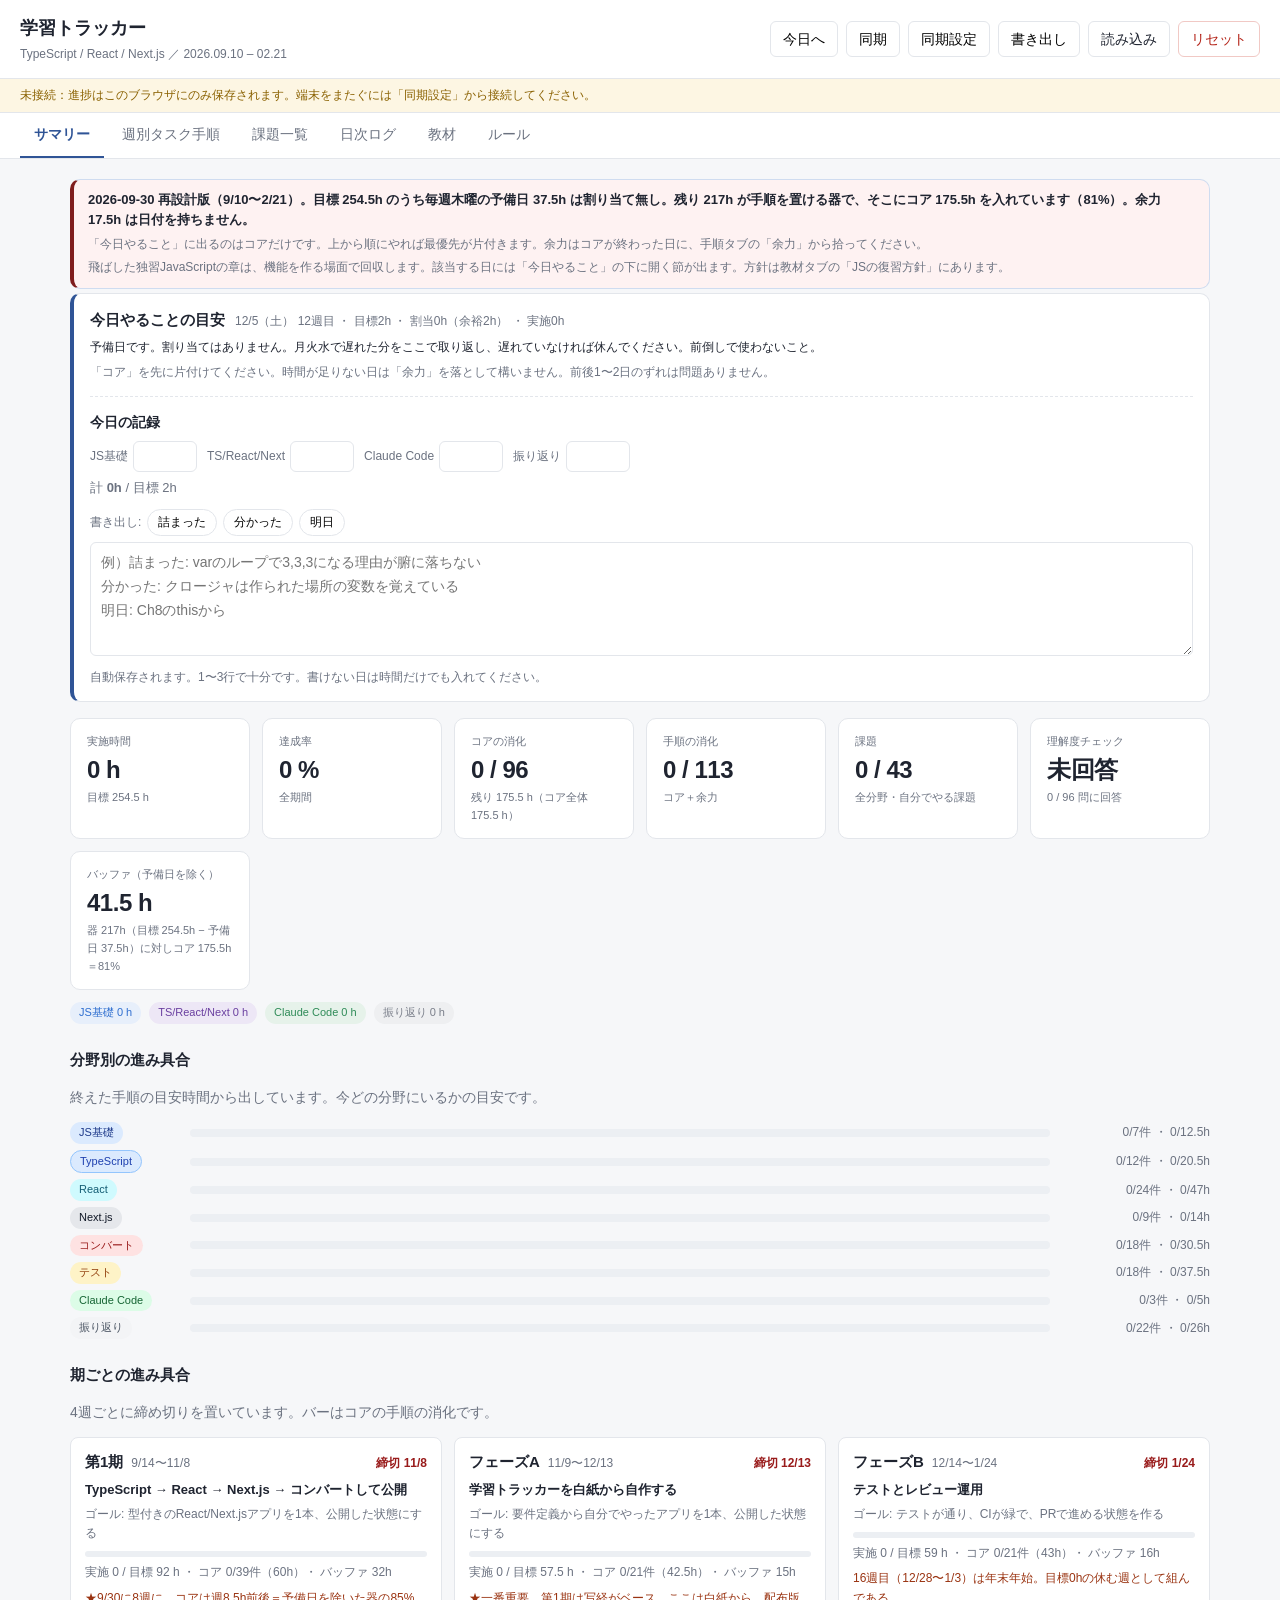
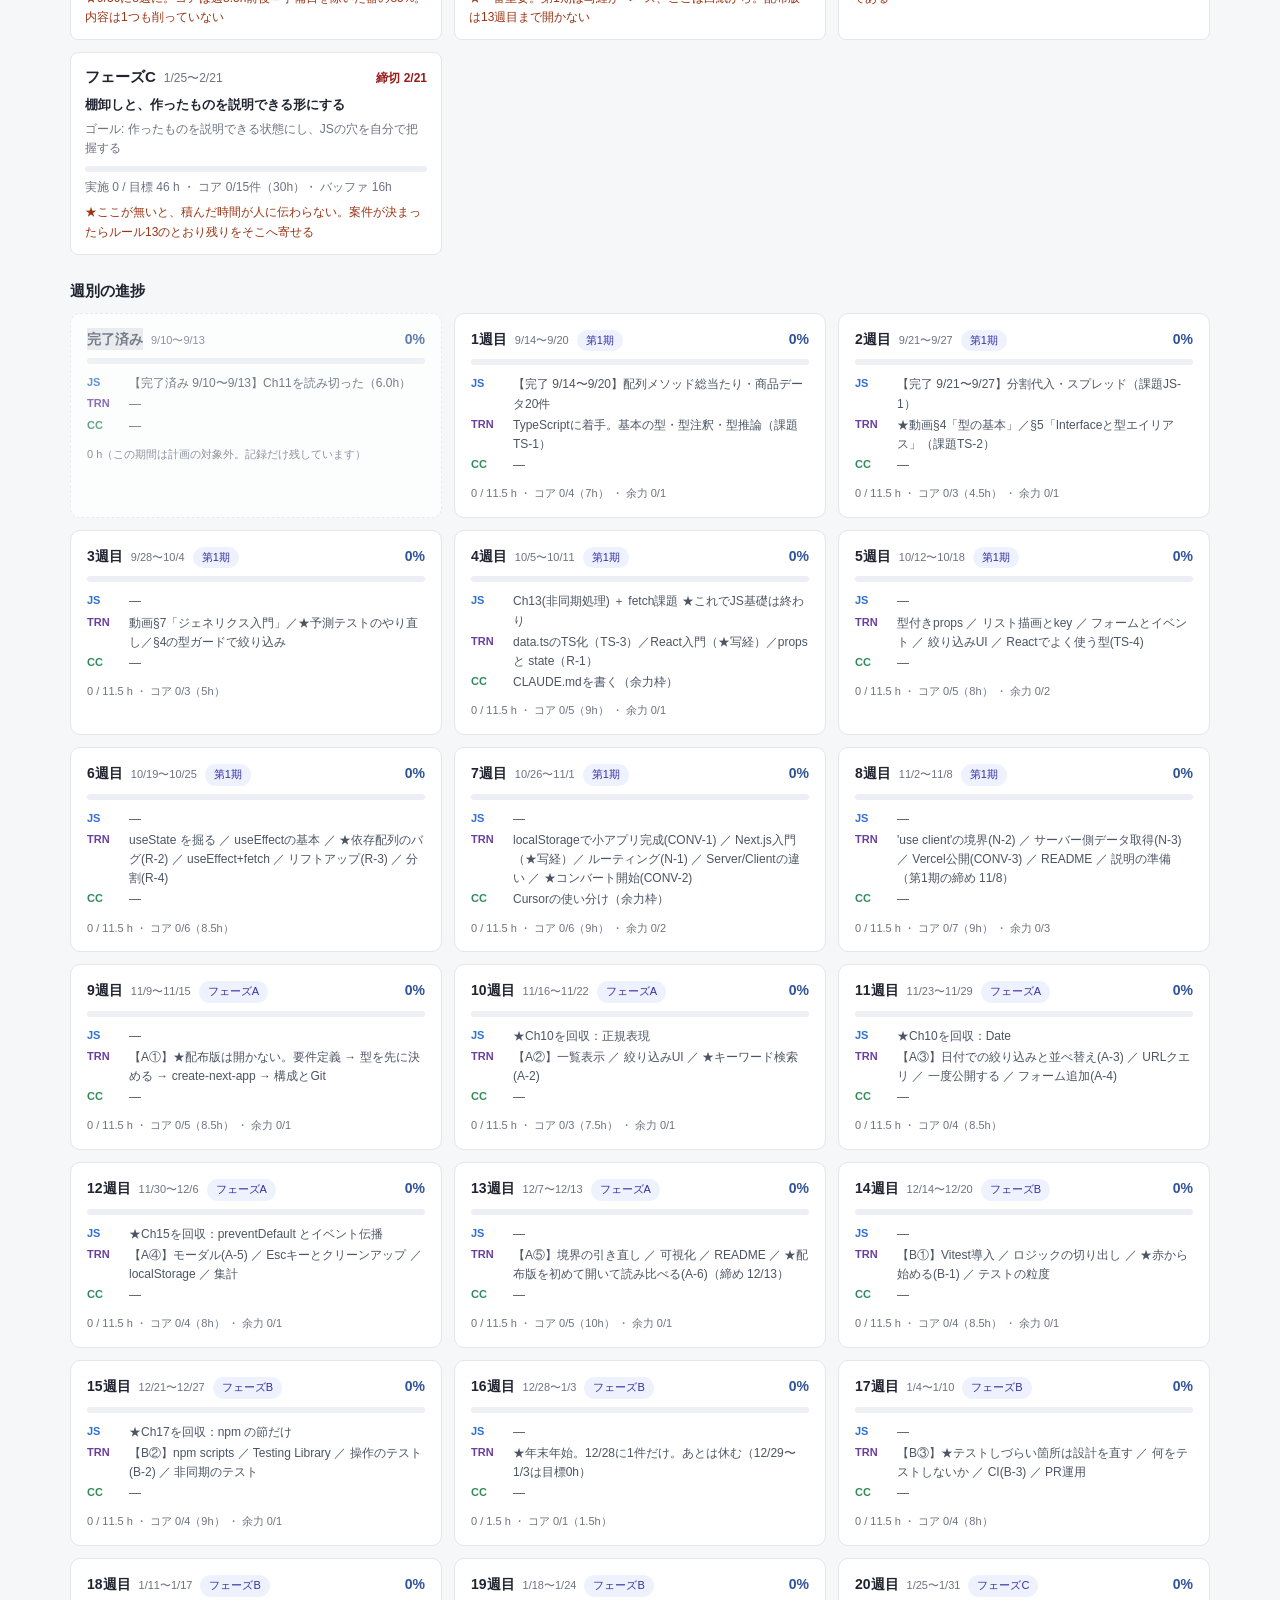
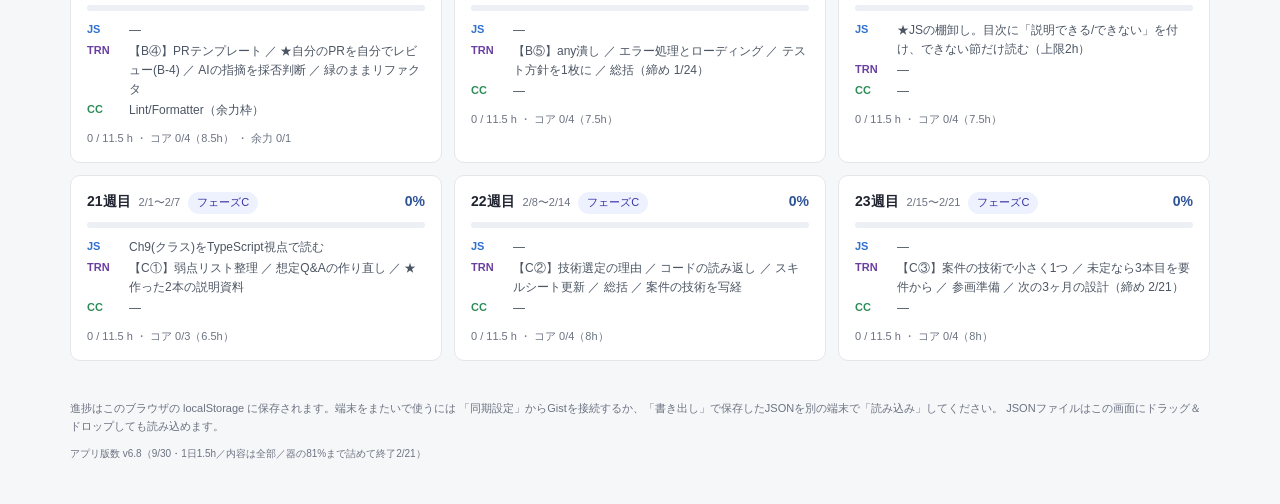
==== index.html @ 1adfde25 "Add files via upload" ====
<!DOCTYPE html>
<html lang="ja">
  <head>
    <meta charset="UTF-8" />
    <meta name="viewport" content="width=device-width, initial-scale=1.0" />
    <title>学習トラッカー v2 | TypeScript / React / Next.js</title>
    <link rel="stylesheet" href="./css/style.css?v=16" />
  </head>
  <body>
    <header class="site-header">
      <div class="title">
        <h1>学習トラッカー</h1>
        <p class="sub" id="period">JS再入門 + Claude Code</p>
      </div>
      <div class="actions">
        <button type="button" id="jump-today">今日へ</button>
        <button type="button" id="sync-now">同期</button>
        <button type="button" id="sync-settings">同期設定</button>
        <button type="button" id="export">書き出し</button>
        <label class="file-btn">
          読み込み
          <input type="file" id="import-file" accept="application/json" hidden />
        </label>
        <button type="button" id="reset" class="danger">リセット</button>
      </div>
    </header>

    <p id="sync-status" class="sync-status">読み込み中…</p>

    <dialog id="sync-dialog">
      <form method="dialog" id="sync-form">
        <h2>同期設定（GitHub Gist）</h2>
        <p class="dialog-lead">
          非公開のGistに進捗を保存して、別の端末やブラウザから続きを使えるようにします。
          <strong>以前のバージョンで接続済みなら、この設定は不要です</strong>（トークンとGist IDを引き継ぎます）。
        </p>

        <ol class="dialog-steps">
          <li>
            GitHubで
            <strong>Settings → Developer settings → Personal access tokens →
            Tokens (classic)</strong>
            を開く
          </li>
          <li>
            <strong>Generate new token (classic)</strong> を押し、スコープは
            <code>gist</code> だけにチェックを入れる
          </li>
          <li>有効期限を設定して生成し、表示されたトークンをコピーする</li>
          <li>下の欄に貼って「接続」を押す（初回はGistが自動で作られます）</li>
        </ol>
        <p class="dialog-note">
          既に接続済みの場合、進捗は同じGist内の <code>study-progress-v2.json</code> に保存されます。
          以前の進捗ファイルは上書きされません。
        </p>
        <ol class="dialog-steps" hidden>
        </ol>

        <label class="field">
          <span>アクセストークン</span>
          <input
            type="password"
            id="token-input"
            placeholder="ghp_..."
            autocomplete="off"
          />
        </label>

        <label class="field">
          <span>Gist ID（2台目以降は1台目のIDを貼る）</span>
          <input type="text" id="gist-input" placeholder="空欄なら新規作成" />
        </label>

        <label class="check">
          <input type="checkbox" id="remember-token" />
          <span>
            この端末にトークンを記憶する
            <em>
              共用端末ではチェックを外してください。外した場合はタブを閉じると消えます。
            </em>
          </span>
        </label>

        <p class="dialog-note">
          トークンはこのブラウザ内にのみ保存され、GitHub以外には送信されません。
          スコープを <code>gist</code> だけに絞り、有効期限を設定しておくと安全です。
        </p>

        <menu>
          <button type="button" id="sync-disconnect" class="danger">
            接続を解除
          </button>
          <span class="spacer"></span>
          <button type="button" id="sync-cancel">閉じる</button>
          <button type="button" id="sync-connect" class="primary">接続</button>
        </menu>
      </form>
    </dialog>

    <nav id="nav">
      <a href="#summary" data-view="summary">サマリー</a>
      <a href="#steps" data-view="steps">週別タスク手順</a>
      <a href="#tasks" data-view="tasks">課題一覧</a>
      <a href="#logs" data-view="logs">日次ログ</a>
      <a href="#refs" data-view="refs">教材</a>
      <a href="#rules" data-view="rules">ルール</a>
    </nav>

    <main id="main"></main>

    <footer class="site-footer">
      <p>
        進捗はこのブラウザの localStorage に保存されます。端末をまたいで使うには
        「同期設定」からGistを接続するか、「書き出し」で保存したJSONを別の端末で「読み込み」してください。
        JSONファイルはこの画面にドラッグ＆ドロップしても読み込めます。
      </p>
      <p class="version">アプリ版数 v6.8（9/30・1日1.5h／内容は全部／器の81%まで詰めて終了2/21）</p>
    </footer>

    <script type="module" src="./js/main.js?v=16"></script>
  </body>
</html>
---- css/style.css ----
:root {
  --bg: #f6f7f9;
  --panel: #ffffff;
  --text: #1f2430;
  --muted: #6b7280;
  --line: #e3e6eb;
  --accent: #2f5496;
  --js: #2f6fd0;
  --cc: #2e8b57;
  --other: #c98a00;
  --review: #7a7f8a;
  --done: #eef4ee;
  --radius: 10px;
}

* {
  box-sizing: border-box;
}

body {
  margin: 0;
  font-family: -apple-system, BlinkMacSystemFont, "Hiragino Sans",
    "Noto Sans JP", Meiryo, sans-serif;
  background: var(--bg);
  color: var(--text);
  font-size: 14px;
  line-height: 1.6;
}

/* ---------- header ---------- */
.site-header {
  display: flex;
  flex-wrap: wrap;
  gap: 12px;
  justify-content: space-between;
  align-items: center;
  padding: 14px 20px;
  background: var(--panel);
  border-bottom: 1px solid var(--line);
}

.site-header h1 {
  margin: 0;
  font-size: 18px;
}

.sub {
  margin: 2px 0 0;
  color: var(--muted);
  font-size: 12px;
}

.actions {
  display: flex;
  gap: 8px;
  align-items: center;
}

button,
.file-btn {
  font: inherit;
  padding: 6px 12px;
  border: 1px solid var(--line);
  background: #fff;
  border-radius: 6px;
  cursor: pointer;
}

button:hover,
.file-btn:hover {
  background: #f0f2f5;
}

button.danger {
  color: #b42318;
  border-color: #f1c9c5;
}

/* ---------- sync ---------- */
.sync-status {
  margin: 0;
  padding: 7px 20px;
  font-size: 12px;
  background: #eef1f5;
  color: var(--muted);
  border-bottom: 1px solid var(--line);
}

.sync-status.ok {
  background: #eaf4ee;
  color: #256b45;
}

.sync-status.warn {
  background: #fdf6e3;
  color: #8a6100;
}

.sync-status.error {
  background: #fdecea;
  color: #b42318;
}

dialog {
  border: none;
  border-radius: var(--radius);
  padding: 0;
  max-width: 620px;
  width: calc(100% - 32px);
  box-shadow: 0 12px 40px rgba(0, 0, 0, 0.18);
  color: var(--text);
}

dialog::backdrop {
  background: rgba(15, 20, 30, 0.45);
}

dialog form {
  padding: 20px 22px;
}

dialog h2 {
  margin: 0 0 6px;
  font-size: 16px;
}

.dialog-lead {
  margin: 0 0 12px;
  font-size: 13px;
  color: var(--muted);
}

.dialog-steps {
  margin: 0 0 14px;
  padding-left: 20px;
  font-size: 13px;
}

.dialog-steps li {
  margin-bottom: 5px;
}

dialog code {
  background: #eef1f5;
  padding: 1px 5px;
  border-radius: 4px;
  font-size: 12px;
}

.field {
  display: block;
  margin-bottom: 10px;
}

.field span {
  display: block;
  font-size: 12px;
  color: var(--muted);
  margin-bottom: 3px;
}

.field input {
  width: 100%;
  font: inherit;
  padding: 7px 9px;
  border: 1px solid var(--line);
  border-radius: 6px;
}

.check {
  display: flex;
  gap: 8px;
  align-items: flex-start;
  font-size: 13px;
  margin: 12px 0;
}

.check em {
  display: block;
  font-style: normal;
  font-size: 12px;
  color: #b42318;
}

.dialog-note {
  font-size: 12px;
  color: var(--muted);
  background: #f6f7f9;
  border-radius: 6px;
  padding: 9px 11px;
  margin: 0 0 14px;
}

dialog menu {
  display: flex;
  align-items: center;
  gap: 8px;
  margin: 0;
  padding: 0;
}

dialog menu .spacer {
  flex: 1;
}

button.primary {
  background: var(--accent);
  color: #fff;
  border-color: var(--accent);
}

button.primary:hover {
  background: #26437c;
}

body.dragging::after {
  content: "JSONファイルをドロップして読み込み";
  position: fixed;
  inset: 0;
  display: flex;
  align-items: center;
  justify-content: center;
  background: rgba(47, 84, 150, 0.12);
  border: 3px dashed var(--accent);
  color: var(--accent);
  font-weight: 700;
  z-index: 50;
  pointer-events: none;
}

/* ---------- nav ---------- */
nav {
  display: flex;
  gap: 4px;
  padding: 0 20px;
  background: var(--panel);
  border-bottom: 1px solid var(--line);
  overflow-x: auto;
}

nav a {
  padding: 10px 14px;
  color: var(--muted);
  text-decoration: none;
  border-bottom: 2px solid transparent;
  white-space: nowrap;
}

nav a:hover {
  color: var(--text);
}

nav a.active {
  color: var(--accent);
  border-bottom-color: var(--accent);
  font-weight: 600;
}

/* ---------- layout ---------- */
main {
  max-width: 1180px;
  margin: 0 auto;
  padding: 20px;
}

h2 {
  font-size: 15px;
  margin: 24px 0 10px;
}

h4 {
  font-size: 12px;
  color: var(--muted);
  margin: 12px 0 4px;
  font-weight: 600;
}

.lead,
.count,
.hint {
  color: var(--muted);
  font-size: 12px;
}

.muted {
  color: var(--muted);
}

.empty {
  padding: 32px;
  text-align: center;
  color: var(--muted);
  background: var(--panel);
  border-radius: var(--radius);
}

/* ---------- today panel ---------- */
.today-panel {
  background: var(--panel);
  border: 1px solid var(--line);
  border-left: 4px solid var(--accent);
  border-radius: var(--radius);
  padding: 14px 16px;
  margin-bottom: 16px;
}

.today-panel header {
  display: flex;
  align-items: baseline;
  gap: 10px;
  flex-wrap: wrap;
}

.today-panel h2 {
  margin: 0;
  font-size: 15px;
}

.today-panel .meta {
  font-size: 12px;
  color: var(--muted);
}

.today-panel p {
  margin: 6px 0 0;
  font-size: 12px;
}

.today-list {
  list-style: none;
  margin: 10px 0 0;
  padding: 0;
}

.today-list li {
  display: flex;
  align-items: baseline;
  gap: 8px;
  padding: 5px 0;
  border-top: 1px dashed var(--line);
  font-size: 13px;
}

.today-list li:first-child {
  border-top: none;
}

.today-list .todo {
  flex: 1;
}

.today-list .hh {
  color: var(--muted);
  font-size: 11px;
  white-space: nowrap;
}

/* 日次ログの「その日の目安」列 */
td.plan {
  font-size: 12px;
  line-height: 1.5;
}

.plan-item {
  display: block;
}

.plan-item + .plan-item {
  margin-top: 2px;
}

.plan-item .chip {
  margin-right: 5px;
}

/* ---------- stats ---------- */
.stats {
  display: grid;
  grid-template-columns: repeat(auto-fit, minmax(160px, 1fr));
  gap: 12px;
}

.stat {
  background: var(--panel);
  border: 1px solid var(--line);
  border-radius: var(--radius);
  padding: 14px 16px;
}

.stat-label {
  font-size: 11px;
  color: var(--muted);
}

.stat-value {
  font-size: 24px;
  font-weight: 700;
  letter-spacing: -0.02em;
}

.stat-sub {
  font-size: 11px;
  color: var(--muted);
}

.cat-summary {
  display: flex;
  gap: 8px;
  flex-wrap: wrap;
  margin-top: 12px;
}

.chip {
  display: inline-block;
  padding: 2px 9px;
  border-radius: 999px;
  font-size: 11px;
  background: #eef1f5;
  color: var(--muted);
  white-space: nowrap;
}

.chip.cat-js {
  background: #e7effb;
  color: var(--js);
}
.chip.cat-trn {
  background: #ede7f6;
  color: #6a3fa0;
}
.chip.cat-cc {
  background: #e6f2ea;
  color: var(--cc);
}
.chip.cat-other {
  background: #fdf3dc;
  color: var(--other);
}
.chip.cat-review {
  background: #eeeff1;
  color: var(--review);
}

/* ---------- week cards ---------- */
.week-list {
  display: grid;
  grid-template-columns: repeat(auto-fill, minmax(330px, 1fr));
  gap: 12px;
}

.week-card {
  background: var(--panel);
  border: 1px solid var(--line);
  border-radius: var(--radius);
  padding: 14px 16px;
}

.week-card header {
  display: flex;
  align-items: baseline;
  gap: 8px;
  margin-bottom: 8px;
}

.week-no {
  font-weight: 700;
}

.week-range {
  font-size: 11px;
  color: var(--muted);
}

.week-pct {
  margin-left: auto;
  font-weight: 700;
  color: var(--accent);
}

.bar {
  height: 6px;
  background: #eceff3;
  border-radius: 999px;
  overflow: hidden;
}

.bar-fill {
  height: 100%;
  background: var(--accent);
  border-radius: 999px;
  transition: width 0.2s;
}

.week-detail {
  display: grid;
  grid-template-columns: 34px 1fr;
  gap: 2px 8px;
  margin: 10px 0 0;
  font-size: 12px;
}

.week-detail dt {
  font-weight: 600;
  font-size: 11px;
}

.week-detail dt.cat-js {
  color: var(--js);
}
.week-detail dt.cat-trn {
  color: #6a3fa0;
}
.week-detail dt.cat-cc {
  color: var(--cc);
}
.week-detail dt.cat-other {
  color: var(--other);
}

.week-detail dd {
  margin: 0;
  color: #4b5563;
}

.week-card footer {
  margin-top: 10px;
  font-size: 11px;
  color: var(--muted);
}

/* ---------- toolbar ---------- */
.toolbar {
  display: flex;
  flex-wrap: wrap;
  gap: 8px;
  align-items: center;
  margin-bottom: 12px;
}

select,
input.search,
input.num,
input.memo {
  font: inherit;
  padding: 5px 8px;
  border: 1px solid var(--line);
  border-radius: 6px;
  background: #fff;
}

input.search {
  min-width: 200px;
}

.toggle {
  display: inline-flex;
  align-items: center;
  gap: 5px;
  font-size: 12px;
  color: var(--muted);
  cursor: pointer;
}

/* ---------- tables ---------- */
table {
  width: 100%;
  border-collapse: collapse;
  background: var(--panel);
  border: 1px solid var(--line);
  border-radius: var(--radius);
  overflow: hidden;
}

th,
td {
  padding: 7px 10px;
  text-align: left;
  border-bottom: 1px solid var(--line);
  vertical-align: middle;
}

th {
  background: #f2f4f7;
  font-size: 11px;
  color: var(--muted);
  font-weight: 600;
  position: sticky;
  top: 0;
}

tbody tr:last-child td {
  border-bottom: none;
}

tbody tr:hover {
  background: #fafbfc;
}

tr.done td {
  background: var(--done);
  color: var(--muted);
  text-decoration: line-through;
}

tr.weekend td:first-child,
tr.weekend td:nth-child(2) {
  background: #f4f6f9;
}

tr.today td {
  outline: 2px solid var(--accent);
  outline-offset: -2px;
}

table.steps td:nth-child(2),
table.steps td:nth-child(6) {
  text-align: center;
  white-space: nowrap;
  font-size: 12px;
}

table.logs input.num {
  width: 62px;
  text-align: center;
}

table.logs input.memo {
  width: 100%;
  min-width: 180px;
}

table.logs td.total {
  text-align: center;
  font-weight: 600;
  white-space: nowrap;
}

/* ---------- task cards ---------- */
.task-list {
  display: grid;
  grid-template-columns: repeat(auto-fill, minmax(400px, 1fr));
  gap: 12px;
  margin-top: 12px;
}

.task-card {
  background: var(--panel);
  border: 1px solid var(--line);
  border-radius: var(--radius);
  padding: 14px 16px;
}

.task-card.done {
  background: var(--done);
}

.task-card header {
  display: flex;
  align-items: center;
  gap: 8px;
  flex-wrap: wrap;
}

.task-title {
  display: inline-flex;
  align-items: center;
  gap: 7px;
  font-weight: 600;
  cursor: pointer;
}

.task-title .ch {
  background: var(--accent);
  color: #fff;
  border-radius: 4px;
  padding: 1px 7px;
  font-size: 11px;
}

.task-card .meta {
  margin-left: auto;
  font-size: 11px;
  color: var(--muted);
}

.task-card ol {
  margin: 0;
  padding-left: 20px;
  font-size: 13px;
}

.task-card ol li {
  margin-bottom: 3px;
}

.task-card p {
  margin: 0;
  font-size: 13px;
}

.notice {
  background: #eef3fb;
  border: 1px solid #cfdcf0;
  border-radius: var(--radius);
  padding: 10px 14px;
  margin-bottom: 4px;
}

.notice p {
  margin: 0;
  font-size: 13px;
}

.notice p + p {
  margin-top: 4px;
  font-size: 12px;
}

.goal {
  background: #eef3fb;
  border-left: 3px solid var(--accent);
  padding: 6px 10px;
  border-radius: 0 4px 4px 0;
  font-weight: 500;
}

.judge {
  background: #fdf6e3;
  border-left: 3px solid var(--other);
  padding: 6px 10px;
  border-radius: 0 4px 4px 0;
}

.review {
  background: #f2f5fa;
  border-left: 3px solid var(--js);
  padding: 6px 10px;
  border-radius: 0 4px 4px 0;
  font-style: italic;
}

.chip.track-chip-0 { background: #e7effb; color: #2f6fd0; }
.chip.track-chip-1 { background: #e6f2ea; color: #2e8b57; }
.chip.track-chip-2 { background: #efe6f7; color: #7a4fa3; }
.chip.track-chip-3 { background: #fdf3dc; color: #c98a00; }
.chip.track-chip-4 { background: #fbe6e6; color: #c0392b; }
.chip.track-chip-5 { background: #e6f2ea; color: #2e8b57; }

.task-card.track-0 { border-left: 3px solid #2f6fd0; }
.task-card.track-1 { border-left: 3px solid #2e8b57; }
.task-card.track-2 { border-left: 3px solid #7a4fa3; }
.task-card.track-3 { border-left: 3px solid #c98a00; }
.task-card.track-4 { border-left: 3px solid #c0392b; }
.task-card.track-5 { border-left: 3px solid #2e8b57; }

.task-card .meta .chip {
  margin-right: 4px;
}

button.copy {
  margin-top: 10px;
  font-size: 12px;
}

/* ---------- 教材 ---------- */
.ref-track {
  font-size: 13px;
  margin: 18px 0 6px;
  color: var(--accent);
  border-bottom: 1px solid var(--line);
  padding-bottom: 4px;
}

.ref-track:first-child {
  margin-top: 8px;
}

.ref-card {
  background: var(--panel);
  border: 1px solid var(--line);
  border-radius: var(--radius);
  padding: 11px 14px;
  margin-bottom: 8px;
}

.ref-card.key {
  border-left: 3px solid var(--accent);
}

.ref-card header {
  display: flex;
  align-items: baseline;
  gap: 8px;
  flex-wrap: wrap;
  margin-bottom: 4px;
}

.ref-name {
  font-weight: 600;
  color: var(--text);
  text-decoration: none;
}

a.ref-name {
  color: var(--js);
  text-decoration: underline;
}

a.ref-name:hover {
  color: var(--accent);
}

.chip.ref-week {
  background: #eef3fb;
  color: var(--accent);
}

.chip.ref-cost {
  background: #eaf4ee;
  color: #256b45;
}

.ref-card p {
  margin: 2px 0 0;
  font-size: 13px;
}

.ref-note {
  font-size: 12px;
}

.ref-url {
  font-size: 11px;
  word-break: break-all;
}

/* ---------- rules ---------- */
.rules {
  background: var(--panel);
  border: 1px solid var(--line);
  border-radius: var(--radius);
  padding: 14px 16px 14px 36px;
  margin: 0;
}

.rules li {
  margin-bottom: 8px;
}

.info {
  display: grid;
  grid-template-columns: 90px 1fr;
  gap: 6px 14px;
  background: var(--panel);
  border: 1px solid var(--line);
  border-radius: var(--radius);
  padding: 14px 16px;
  margin: 0;
}

.info dt {
  font-weight: 600;
  color: var(--muted);
  font-size: 12px;
}

.info dd {
  margin: 0;
}

/* ---------- footer ---------- */
.version {
  margin-top: 6px;
  color: var(--muted);
  font-size: 10px;
}

.site-footer {
  max-width: 1180px;
  margin: 0 auto;
  padding: 8px 20px 32px;
  color: var(--muted);
  font-size: 11px;
}

@media (max-width: 640px) {
  .site-header {
    align-items: flex-start;
  }
  main {
    padding: 14px;
  }
  table.steps td:nth-child(5) {
    display: none;
  }
  table.steps th:nth-child(5) {
    display: none;
  }
}


/* ===== v3: 2階建て（コア／余力）の表示 ===== */
.chip.tier-core {
  background: #7f1d1d;
  color: #fff;
  font-weight: 700;
}
.chip.tier-opt {
  background: #e5e7eb;
  color: #4b5563;
}
.chip.tier-done {
  background: #d1fae5;
  color: #065f46;
}
.chip.tier-out {
  background: #f3f4f6;
  color: #9ca3af;
}
table.steps tr.optional td:not(:first-child) {
  opacity: 0.72;
}
.task-card.optional {
  opacity: 0.9;
}
.task-card.out {
  opacity: 0.55;
}
.notice.revision {
  border-left: 4px solid #7f1d1d;
  background: #fef2f2;
}
.notice.revision p:first-child {
  font-weight: 700;
}


/* ===== v3: 課題カードの追加セクション ===== */
.task-card ul.task-sub,
.task-card ol.task-sub {
  margin: 4px 0 10px;
  padding-left: 1.4em;
}
.task-card ul.task-sub li,
.task-card ol.task-sub li {
  margin-bottom: 4px;
  line-height: 1.6;
}
.task-card code {
  background: #eef2f7;
  border-radius: 3px;
  padding: 1px 5px;
  font-size: 0.92em;
  font-family: ui-monospace, SFMono-Regular, Menlo, monospace;
}


/* ===== v3: 課題タブの表示範囲 ===== */
.hidden-note {
  margin: -6px 0 12px;
  font-size: 12px;
}
select.scope-filter {
  margin-left: auto;
}


/* ===== v3: メモを書きやすくする ===== */
.today-log {
  margin-top: 14px;
  padding-top: 14px;
  border-top: 1px dashed var(--line);
}
.today-log h3 {
  margin: 0 0 8px;
  font-size: 14px;
}
.today-log .num-row {
  display: flex;
  flex-wrap: wrap;
  gap: 10px;
  margin-bottom: 6px;
}
.today-log .num-field {
  display: inline-flex;
  align-items: center;
  gap: 5px;
  font-size: 12px;
  color: var(--muted);
}
.today-log .num-field input.num {
  width: 64px;
}
.today-log .total-line {
  margin: 0 0 10px;
  font-size: 13px;
}
.today-log .total-line .total {
  font-weight: 700;
}
.memo-tpl {
  display: flex;
  flex-wrap: wrap;
  align-items: center;
  gap: 6px;
  margin-bottom: 6px;
  font-size: 12px;
}
button.tpl {
  font: inherit;
  font-size: 12px;
  padding: 3px 10px;
  border: 1px solid var(--line);
  border-radius: 999px;
  background: #fff;
  cursor: pointer;
}
button.tpl:hover {
  background: #eef2f7;
}
textarea.memo-big {
  width: 100%;
  font: inherit;
  line-height: 1.7;
  padding: 8px 10px;
  border: 1px solid var(--line);
  border-radius: 6px;
  resize: vertical;
  box-sizing: border-box;
}
textarea.memo {
  width: 100%;
  min-width: 220px;
  font: inherit;
  font-size: 12px;
  line-height: 1.6;
  padding: 5px 8px;
  border: 1px solid var(--line);
  border-radius: 6px;
  resize: vertical;
  box-sizing: border-box;
}
textarea.memo:focus {
  min-height: 5em;
}
button.md-copy {
  margin-left: auto;
}


/* ===== v3: 今回読まない章 ===== */
h2.skip-head {
  margin-top: 28px;
}
table.skipped td:first-child {
  white-space: nowrap;
  font-weight: 700;
}
table.skipped tr.watch {
  background: #fff7ed;
}


/* ===== v3: 分野（TypeScript / React / Next.js …） ===== */
.chip.tr-js { background: #dbeafe; color: #1e3a8a; }
.chip.tr-ts { background: #dbeafe; color: #1e40af; border: 1px solid #93c5fd; }
.chip.tr-react { background: #cffafe; color: #155e75; }
.chip.tr-next { background: #e5e7eb; color: #111827; }
.chip.tr-conv { background: #fee2e2; color: #991b1b; }
.chip.tr-cc { background: #dcfce7; color: #166534; }
.chip.tr-rv { background: #f3f4f6; color: #4b5563; }

.track-list {
  display: flex;
  flex-direction: column;
  gap: 6px;
  margin: 8px 0 18px;
}
.track-row {
  display: grid;
  grid-template-columns: 110px 1fr 150px;
  align-items: center;
  gap: 10px;
}
.track-row .chip {
  justify-self: start;
}
.track-row .bar.slim {
  height: 8px;
}
.track-num {
  font-size: 12px;
  color: var(--muted);
  text-align: right;
  white-space: nowrap;
}


/* ===== v4: 計画期間より前の記録（薄く出す） ===== */
details.past-logs {
  margin: 0 0 16px;
  padding: 8px 12px;
  border: 1px dashed var(--line);
  border-radius: 6px;
  background: #fafafa;
  opacity: 0.72;
}
details.past-logs:hover,
details.past-logs[open] {
  opacity: 1;
}
details.past-logs > summary {
  cursor: pointer;
  font-size: 13px;
  color: var(--muted);
}
details.past-logs table.logs.past {
  margin-top: 10px;
  filter: grayscale(1);
}
details.past-logs table.logs.past th,
details.past-logs table.logs.past td {
  color: #6b7280;
  font-size: 12px;
}
p.past-total {
  margin: -4px 0 14px;
  font-size: 12px;
}


/* 学習済みの日（割り当てなし） */
.spare-day.done-day {
  color: var(--muted);
}
table.logs tr[data-date] td.plan .muted {
  font-size: 12px;
}


/* 0週目（完了済み 9/10〜9/13）は控えめに */
.week-card.done-week-card {
  opacity: 0.75;
  border-style: dashed;
}
.week-no.done-week {
  background: #e5e7eb;
  color: #4b5563;
}


/* ===== v6: テスト分野 ===== */
.chip.tr-test { background: #fef3c7; color: #92400e; }

/* ===== v6: 参照する章（飛ばしたJSの回収） ===== */
.chip.ref-chip {
  background: #fff7ed;
  color: #9a3412;
  border: 1px solid #fdba74;
  font-weight: 600;
  cursor: help;
}
table.steps td .chip.ref-chip {
  margin-left: 8px;
}
.today-list .chip.ref-chip {
  margin-left: 6px;
}

details.today-refs {
  margin: 10px 0 4px;
  padding: 10px 12px;
  border: 1px solid #fdba74;
  border-radius: 6px;
  background: #fffbf5;
}
details.today-refs > summary {
  cursor: pointer;
  font-size: 13px;
  font-weight: 700;
  color: #9a3412;
}
details.today-refs p.muted {
  margin: 6px 0 0;
}

h4.ref-head {
  color: #9a3412;
}
ul.ref-list-in-task {
  list-style: none;
  padding-left: 0;
}
li.ref-detail {
  margin: 0 0 10px;
  padding: 8px 10px;
  border-left: 3px solid #fdba74;
  background: #fffbf5;
}
.ref-detail-head {
  display: flex;
  align-items: center;
  gap: 8px;
  flex-wrap: wrap;
}
.ref-sec {
  font-size: 13px;
  font-weight: 600;
}
.ref-why {
  margin: 6px 0 0;
  font-size: 13px;
  line-height: 1.6;
}
.ref-watch {
  margin: 4px 0 0;
  font-size: 12px;
  color: #b45309;
}

/* 機能 ⇄ 章 の一覧 */
.ref-feature-list {
  display: flex;
  flex-direction: column;
  gap: 10px;
  margin: 10px 0 20px;
}
article.ref-feature {
  border: 1px solid var(--line);
  border-radius: 6px;
  padding: 10px 12px;
  background: #fff;
}
article.ref-feature > header {
  display: flex;
  align-items: center;
  gap: 8px;
  flex-wrap: wrap;
  margin-bottom: 4px;
}
.ref-feature-name {
  font-weight: 700;
}

/* JSの復習方針の表 */
table.js-review-table td.pri {
  text-align: center;
  font-weight: 700;
  white-space: nowrap;
}
.chip.fill-yes { background: #fee2e2; color: #991b1b; border: 1px solid #fca5a5; }
.chip.fill-part { background: #ffedd5; color: #9a3412; border: 1px solid #fdba74; }
.chip.fill-hold { background: #fef9c3; color: #854d0e; }
.chip.fill-later { background: #e0e7ff; color: #3730a3; }
.chip.fill-no { background: #f3f4f6; color: #6b7280; }
.chip.fill-done { background: #dcfce7; color: #166534; }

/* ===== v6: 期（第1期／フェーズA〜C） ===== */
.phase-list {
  display: grid;
  grid-template-columns: repeat(auto-fit, minmax(280px, 1fr));
  gap: 12px;
  margin: 10px 0 22px;
}
article.phase-card {
  border: 1px solid var(--line);
  border-radius: 8px;
  padding: 12px 14px;
  background: #fff;
}
article.phase-card > header {
  display: flex;
  align-items: baseline;
  gap: 8px;
  flex-wrap: wrap;
  margin-bottom: 6px;
}
.phase-name {
  font-weight: 700;
  font-size: 15px;
}
.phase-range {
  font-size: 12px;
  color: var(--muted);
}
.phase-deadline {
  margin-left: auto;
  font-size: 12px;
  font-weight: 700;
  color: #991b1b;
}
.phase-title {
  margin: 0 0 4px;
  font-size: 13px;
  font-weight: 600;
}
.phase-aim {
  margin: 0 0 8px;
  font-size: 12px;
  color: var(--muted);
}
.phase-num {
  margin: 6px 0 0;
  font-size: 12px;
}
.phase-note {
  margin: 6px 0 0;
  font-size: 12px;
  color: #9a3412;
}
.chip.week-phase {
  background: #eef2ff;
  color: #3730a3;
  font-size: 11px;
}

/* ===== v6: ルールの表示（v5では [object Object] と出ていた） ===== */
ol.rules > li {
  margin-bottom: 14px;
}
ol.rules > li.key-rule .rule-title {
  color: #9a3412;
}
.rule-no {
  display: inline-block;
  min-width: 26px;
  font-weight: 700;
  color: var(--muted);
}
.rule-title {
  font-weight: 700;
}
.rule-body {
  margin: 4px 0 0 26px;
  font-size: 13px;
  line-height: 1.7;
  color: #374151;
}


/* ===== v6: 理解度チェック ===== */
.today-checks {
  margin: 14px 0 6px;
  padding: 12px 14px;
  border: 2px solid #c7d2fe;
  border-radius: 8px;
  background: #f5f7ff;
}
.today-checks h3 {
  margin: 0 0 6px;
  font-size: 15px;
  display: flex;
  align-items: baseline;
  gap: 10px;
}
.ck-count {
  font-size: 12px;
  font-weight: 700;
  color: #4338ca;
}
.ck-list {
  display: flex;
  flex-direction: column;
  gap: 10px;
  margin-top: 10px;
}

article.ck-card {
  border: 1px solid var(--line);
  border-left: 4px solid #a5b4fc;
  border-radius: 6px;
  padding: 10px 12px;
  background: #fff;
}
article.ck-card > header {
  display: flex;
  align-items: center;
  gap: 8px;
  flex-wrap: wrap;
  margin-bottom: 6px;
}
.ck-todo {
  font-size: 12px;
  color: var(--muted);
}
.ck-q {
  margin: 0 0 6px;
  font-size: 14px;
  line-height: 1.7;
  font-weight: 600;
}
.ck-judge {
  margin: 0 0 8px;
  font-size: 12px;
  color: #047857;
}
article.ck-card.ck-r-o { border-left-color: #10b981; background: #f0fdf4; }
article.ck-card.ck-r-d { border-left-color: #f59e0b; background: #fffbeb; }
article.ck-card.ck-r-x { border-left-color: #ef4444; background: #fef2f2; }

.ck-buttons {
  display: flex;
  gap: 8px;
}
button.ck-btn {
  min-width: 48px;
  padding: 6px 12px;
  font-size: 16px;
  font-weight: 700;
  line-height: 1;
  border: 1px solid var(--line);
  border-radius: 6px;
  background: #fff;
  cursor: pointer;
}
button.ck-btn:hover {
  border-color: #9ca3af;
}
button.ck-o.on { background: #10b981; border-color: #10b981; color: #fff; }
button.ck-d.on { background: #f59e0b; border-color: #f59e0b; color: #fff; }
button.ck-x.on { background: #ef4444; border-color: #ef4444; color: #fff; }

textarea.ck-note {
  width: 100%;
  margin-top: 8px;
  padding: 6px 8px;
  font: inherit;
  font-size: 13px;
  border: 1px solid #fca5a5;
  border-radius: 4px;
  resize: vertical;
  box-sizing: border-box;
}

/* 形式のチップ */
.chip.ck-predict { background: #dbeafe; color: #1e40af; }
.chip.ck-repro   { background: #fae8ff; color: #86198f; }
.chip.ck-explain { background: #dcfce7; color: #166534; }
.chip.ck-cloze   { background: #fef3c7; color: #92400e; }

/* 手順タブの行に畳んで出す */
details.row-check {
  margin-top: 6px;
  font-size: 12px;
}
details.row-check > summary {
  cursor: pointer;
  color: var(--muted);
  display: flex;
  align-items: center;
  gap: 6px;
}
details.row-check.answered > summary {
  font-weight: 700;
}
details.row-check.ck-r-o > summary { color: #047857; }
details.row-check.ck-r-d > summary { color: #b45309; }
details.row-check.ck-r-x > summary { color: #b91c1c; }
details.row-check article.ck-card {
  margin-top: 8px;
}

/* ×の一覧 */
details.weak-box {
  margin: 14px 0 18px;
  padding: 10px 14px;
  border: 1px solid #fca5a5;
  border-radius: 8px;
  background: #fef2f2;
}
details.weak-box > summary {
  cursor: pointer;
  font-weight: 700;
  color: #b91c1c;
}
ul.weak-list {
  list-style: none;
  padding-left: 0;
  margin: 10px 0;
}
ul.weak-list > li {
  padding: 8px 0;
  border-top: 1px solid #fecaca;
}
.weak-todo {
  margin-left: 8px;
  font-size: 13px;
  font-weight: 600;
}
.weak-note {
  margin: 4px 0 0 0;
  font-size: 12px;
}


/* ===== v6.5: 動画のセクション参照 ===== */
.chip.ref-chip.ref-video {
  background: #eef2ff;
  color: #3730a3;
  border-color: #a5b4fc;
}

/* ===== v6.5: 休む日（年末年始） ===== */
.spare-day.rest-day {
  background: #f0fdf4;
  border-color: #86efac;
  color: #166534;
}
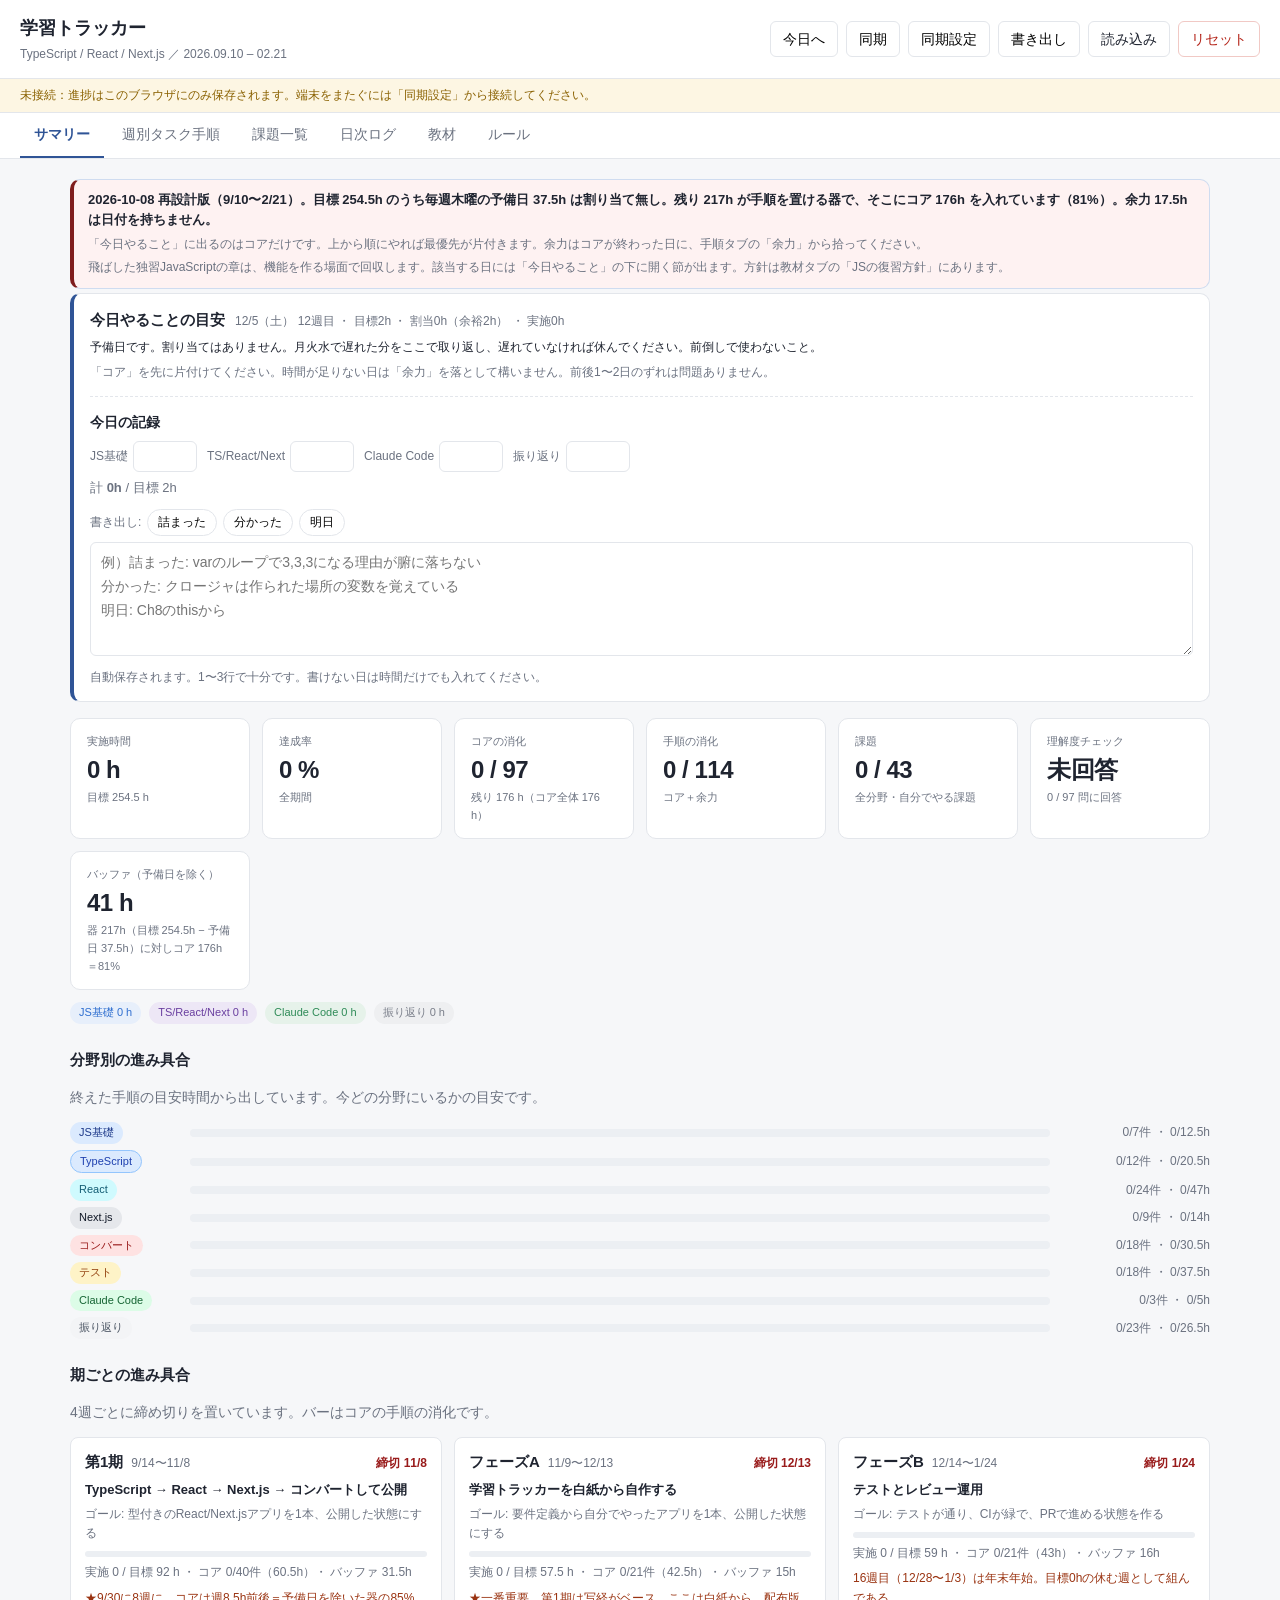
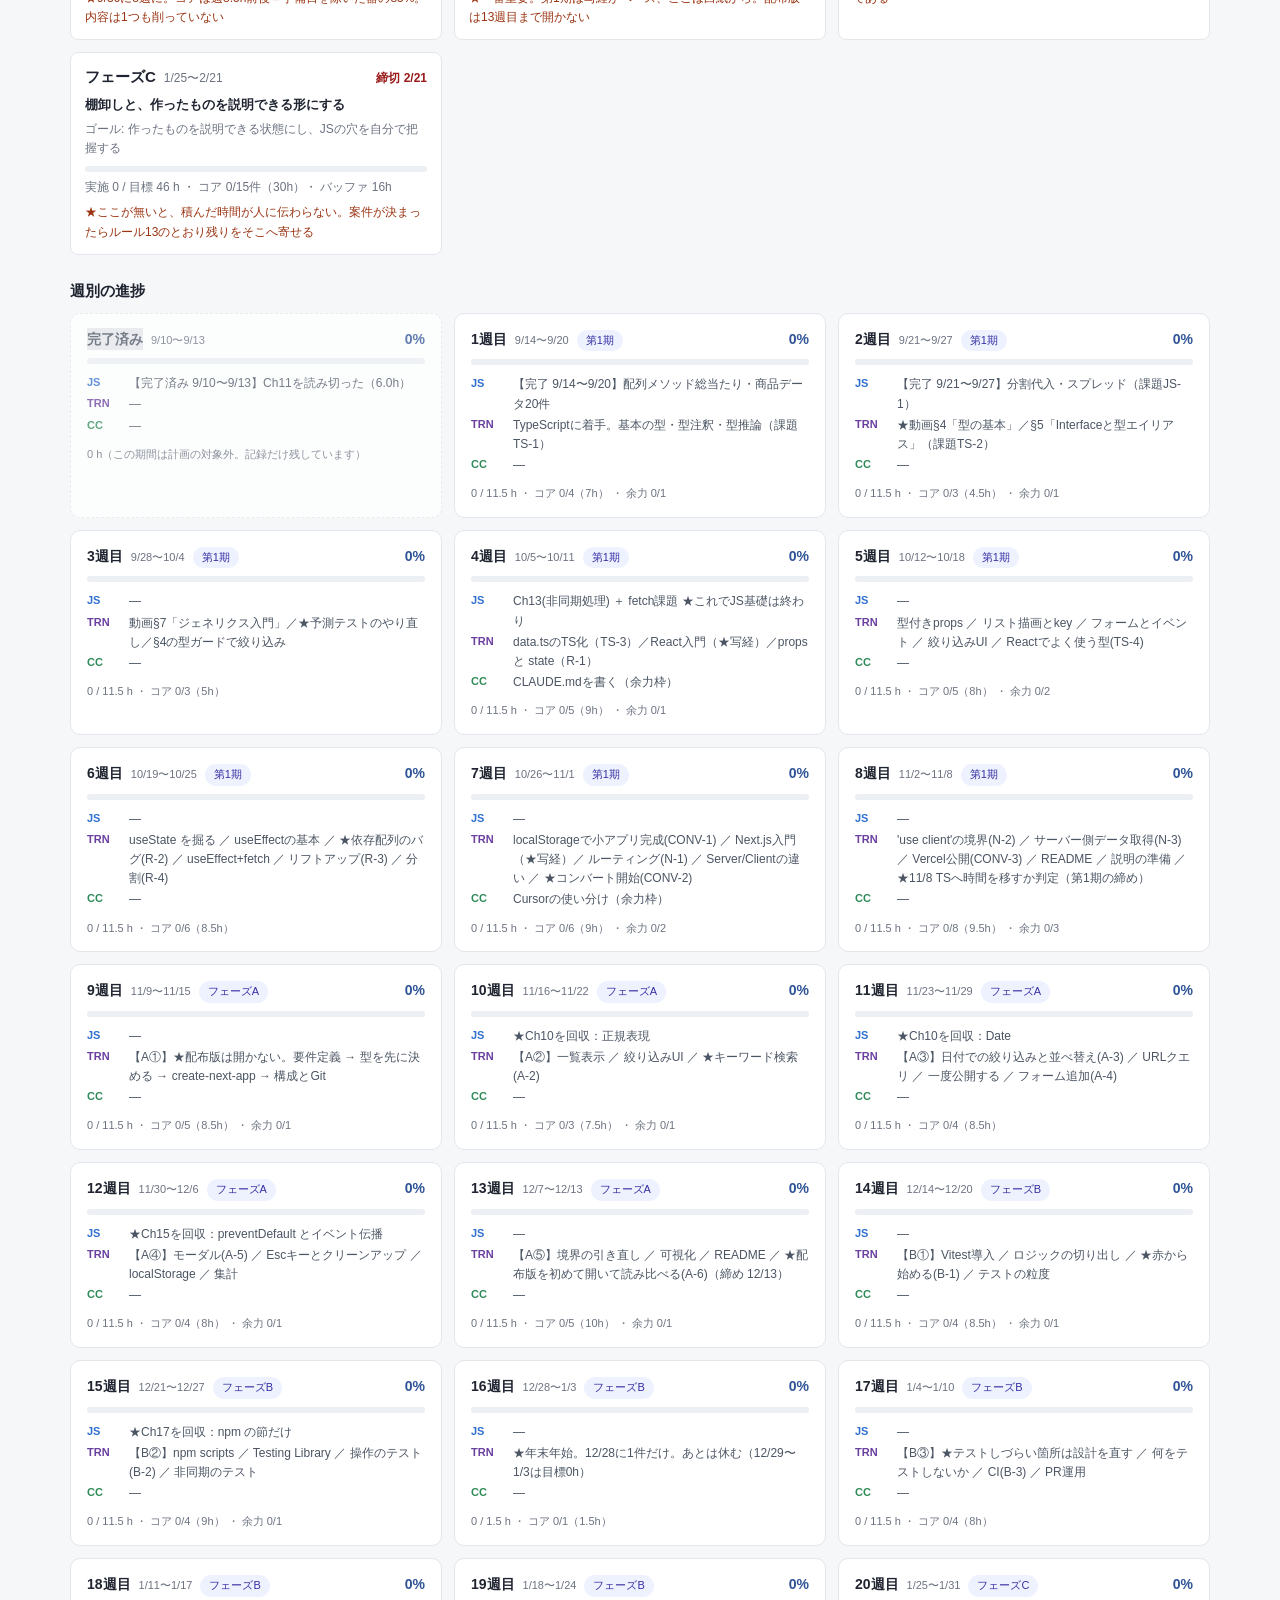
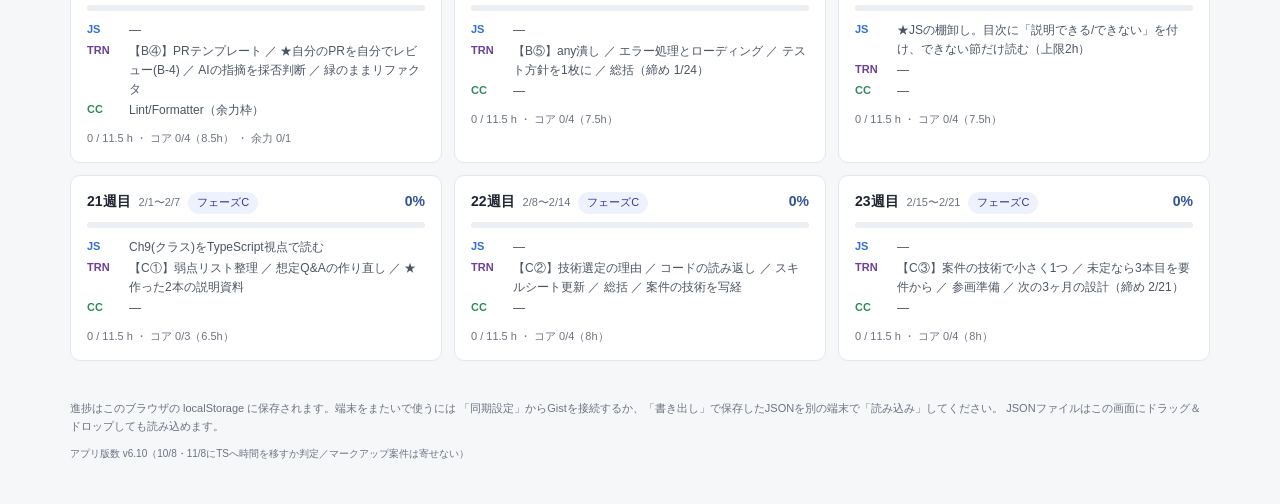
==== commit 11e25ec8: "Add files via upload" ====
--- a/index.html
+++ b/index.html
@@ -4,7 +4,7 @@
     <meta charset="UTF-8" />
     <meta name="viewport" content="width=device-width, initial-scale=1.0" />
     <title>学習トラッカー v2 | TypeScript / React / Next.js</title>
-    <link rel="stylesheet" href="./css/style.css?v=16" />
+    <link rel="stylesheet" href="./css/style.css?v=18" />
   </head>
   <body>
     <header class="site-header">
@@ -114,9 +114,9 @@
         「同期設定」からGistを接続するか、「書き出し」で保存したJSONを別の端末で「読み込み」してください。
         JSONファイルはこの画面にドラッグ＆ドロップしても読み込めます。
       </p>
-      <p class="version">アプリ版数 v6.8（9/30・1日1.5h／内容は全部／器の81%まで詰めて終了2/21）</p>
+      <p class="version">アプリ版数 v6.10（10/8・11/8にTSへ時間を移すか判定／マークアップ案件は寄せない）</p>
     </footer>
 
-    <script type="module" src="./js/main.js?v=16"></script>
+    <script type="module" src="./js/main.js?v=18"></script>
   </body>
 </html>
--- a/css/style.css
+++ b/css/style.css
@@ -1506,3 +1506,10 @@
   border-color: #86efac;
   color: #166534;
 }
+
+/* ===== v6.9: 「ここで決めること」バッジ ===== */
+.chip.ref-chip.ref-decide {
+  background: #fdf4ff;
+  color: #86198f;
+  border-color: #e9d5ff;
+}
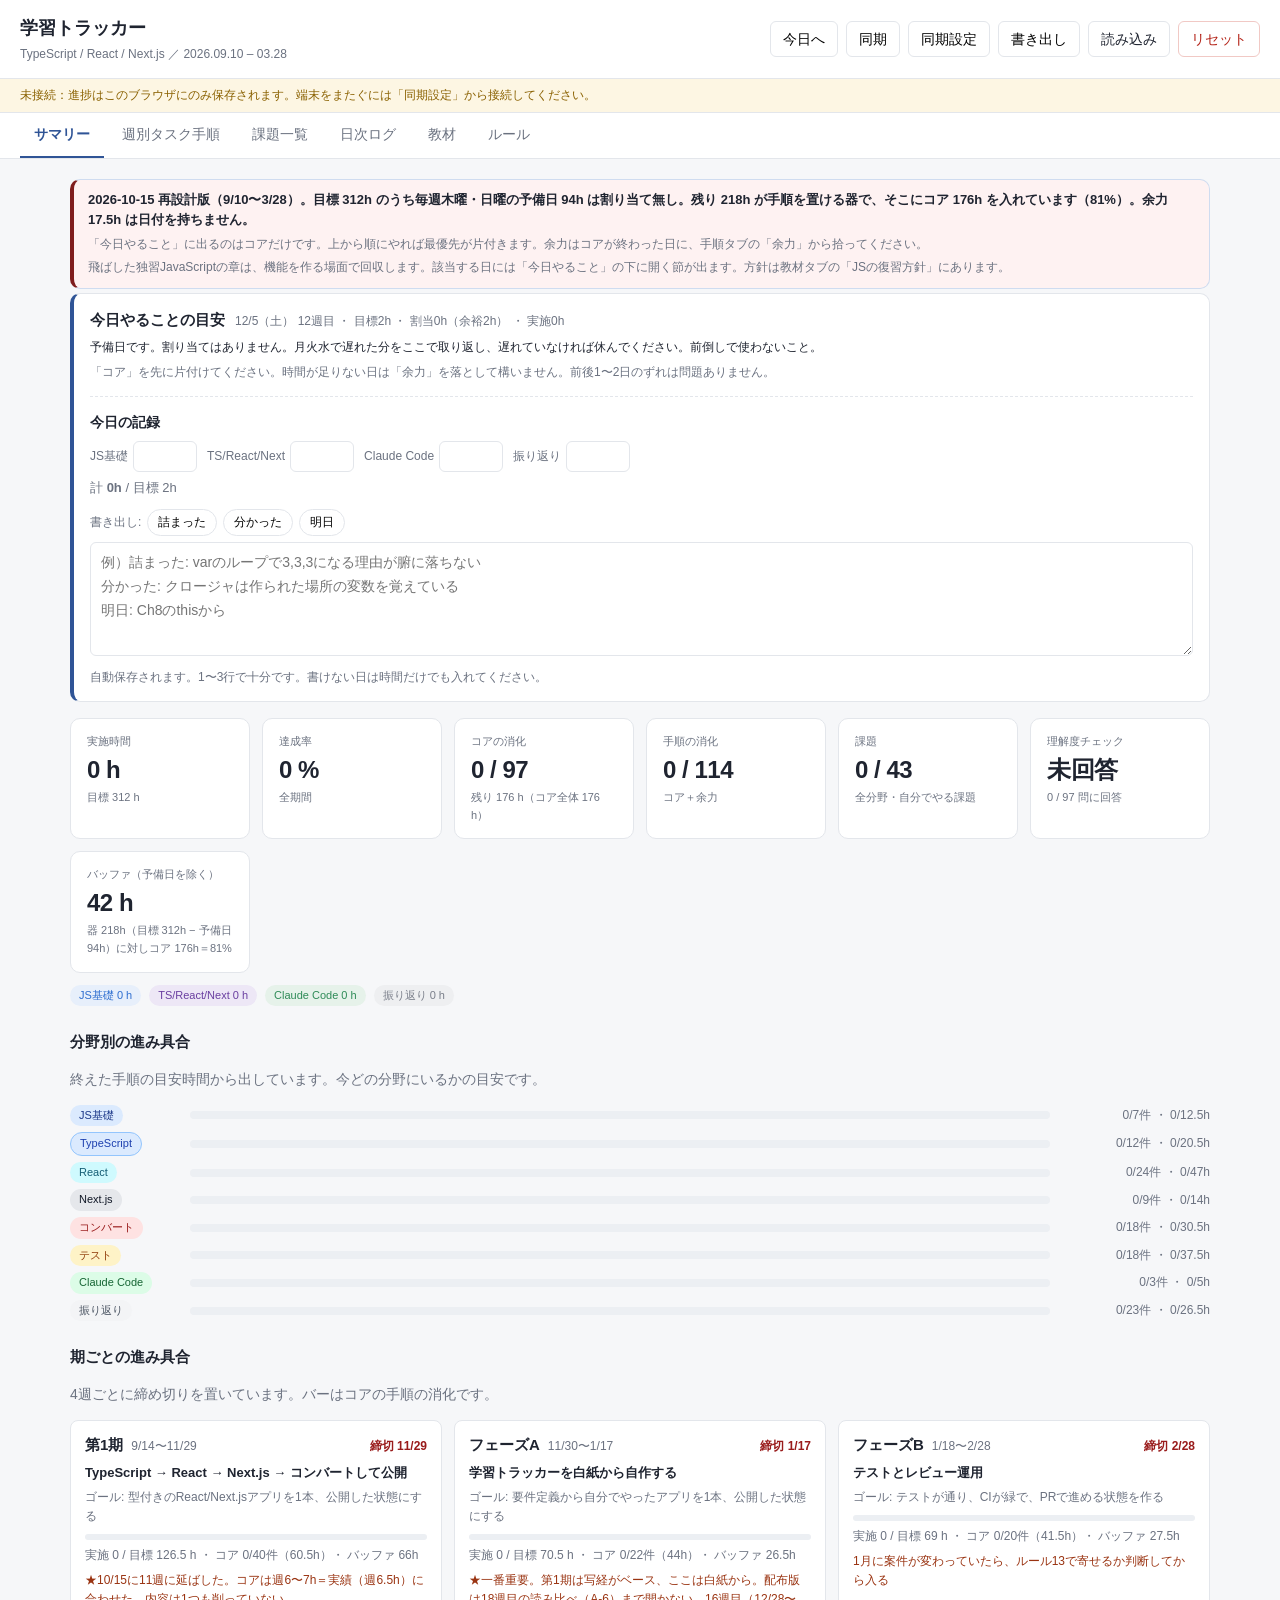
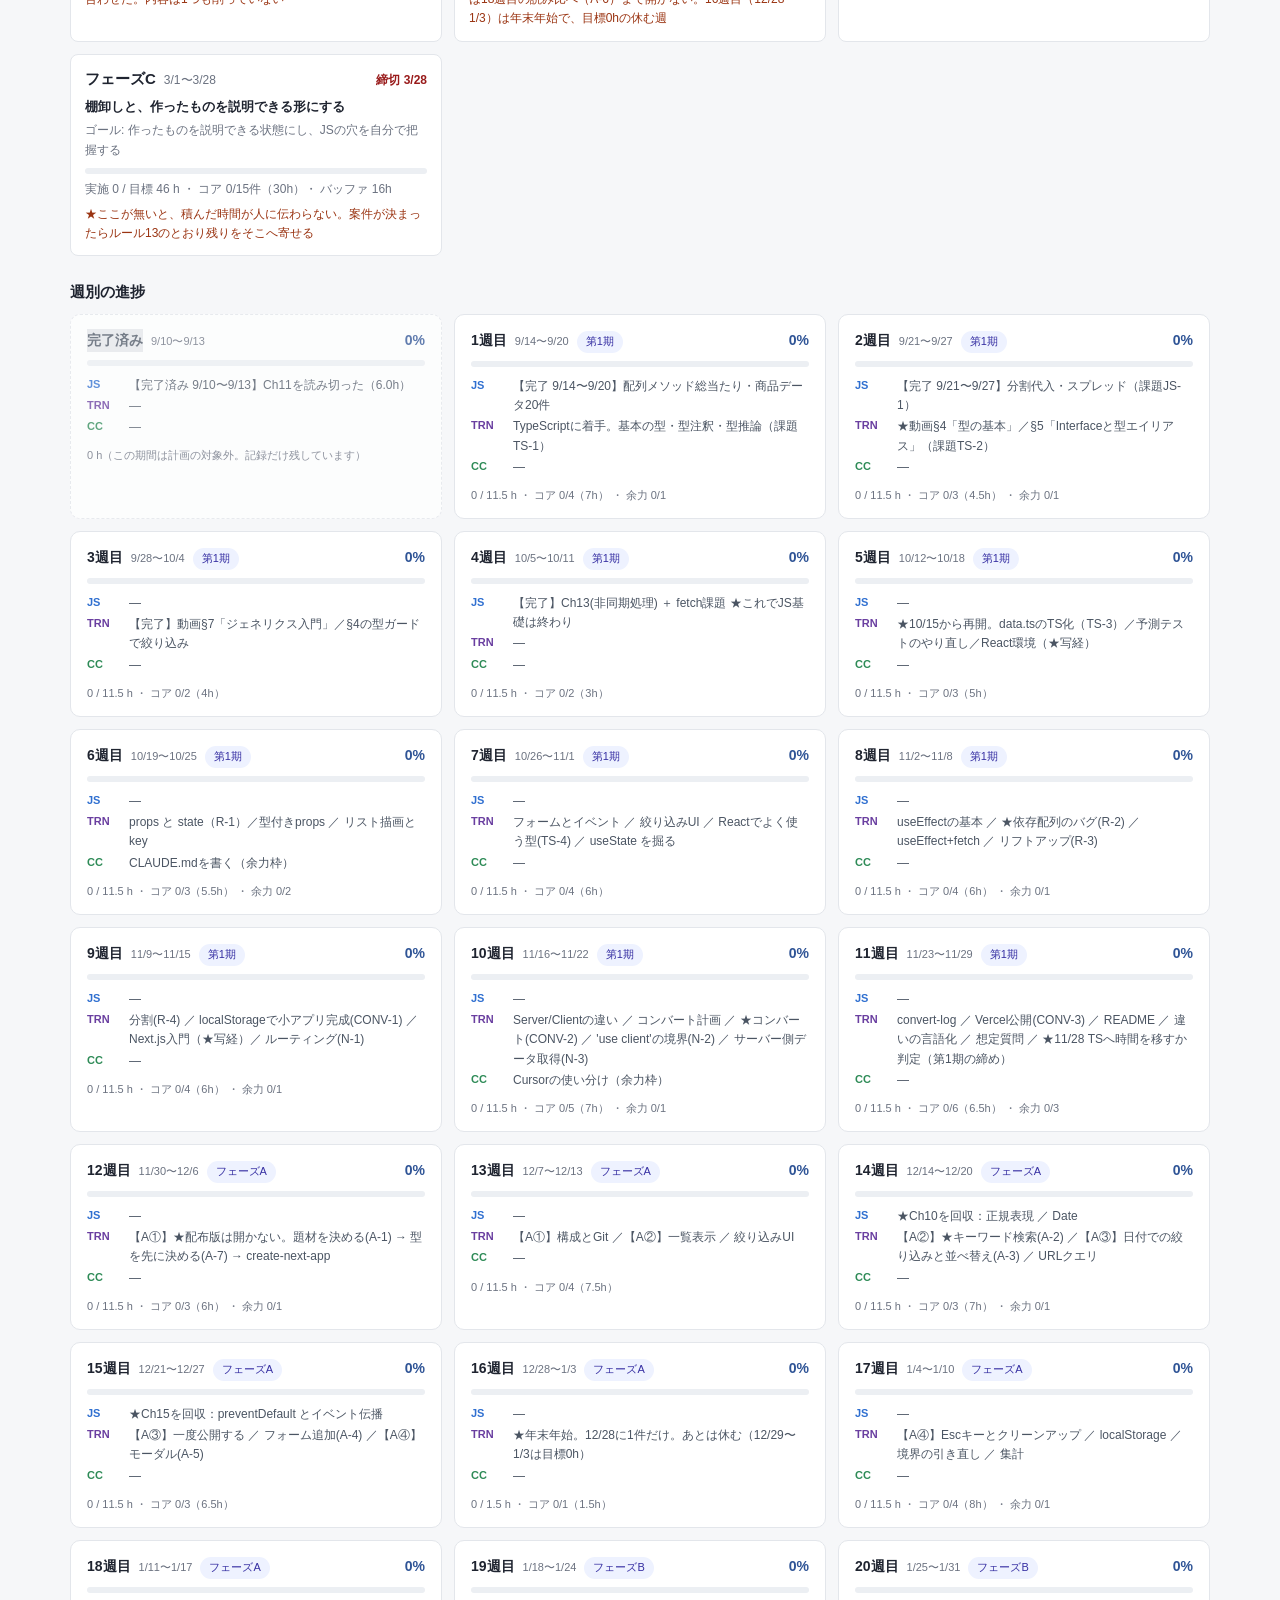
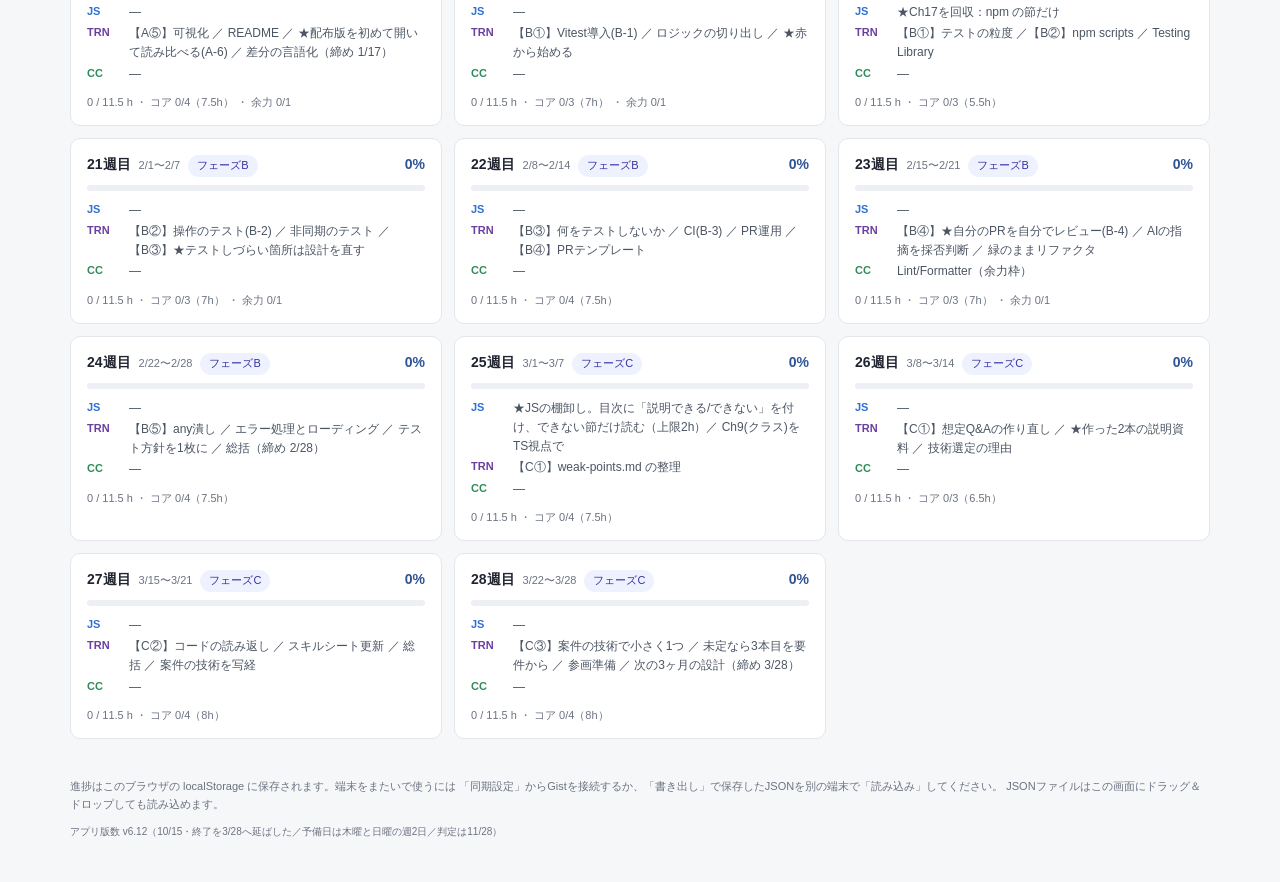
==== commit e36c20e0: "Add files via upload" ====
--- a/index.html
+++ b/index.html
@@ -4,7 +4,7 @@
     <meta charset="UTF-8" />
     <meta name="viewport" content="width=device-width, initial-scale=1.0" />
     <title>学習トラッカー v2 | TypeScript / React / Next.js</title>
-    <link rel="stylesheet" href="./css/style.css?v=18" />
+    <link rel="stylesheet" href="./css/style.css?v=20" />
   </head>
   <body>
     <header class="site-header">
@@ -114,9 +114,9 @@
         「同期設定」からGistを接続するか、「書き出し」で保存したJSONを別の端末で「読み込み」してください。
         JSONファイルはこの画面にドラッグ＆ドロップしても読み込めます。
       </p>
-      <p class="version">アプリ版数 v6.10（10/8・11/8にTSへ時間を移すか判定／マークアップ案件は寄せない）</p>
+      <p class="version">アプリ版数 v6.12（10/15・終了を3/28へ延ばした／予備日は木曜と日曜の週2日／判定は11/28）</p>
     </footer>
 
-    <script type="module" src="./js/main.js?v=18"></script>
+    <script type="module" src="./js/main.js?v=20"></script>
   </body>
 </html>
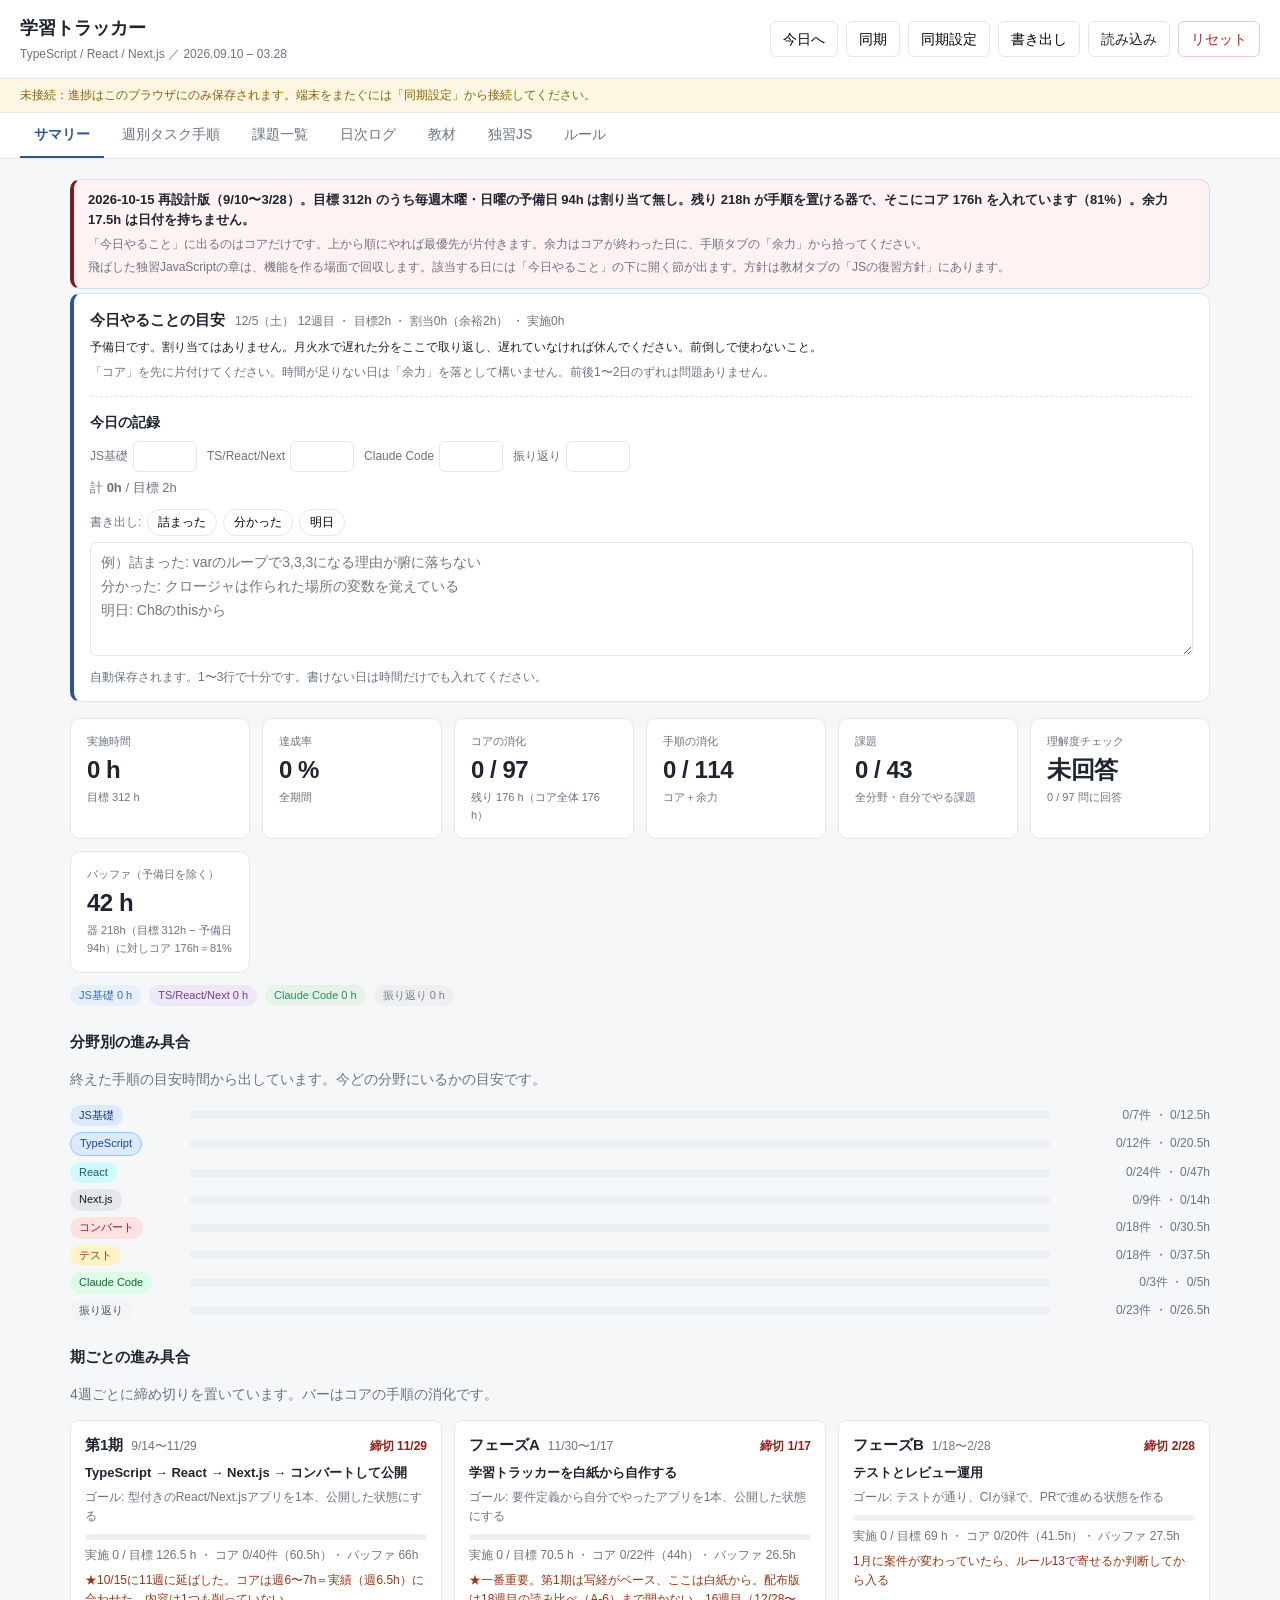
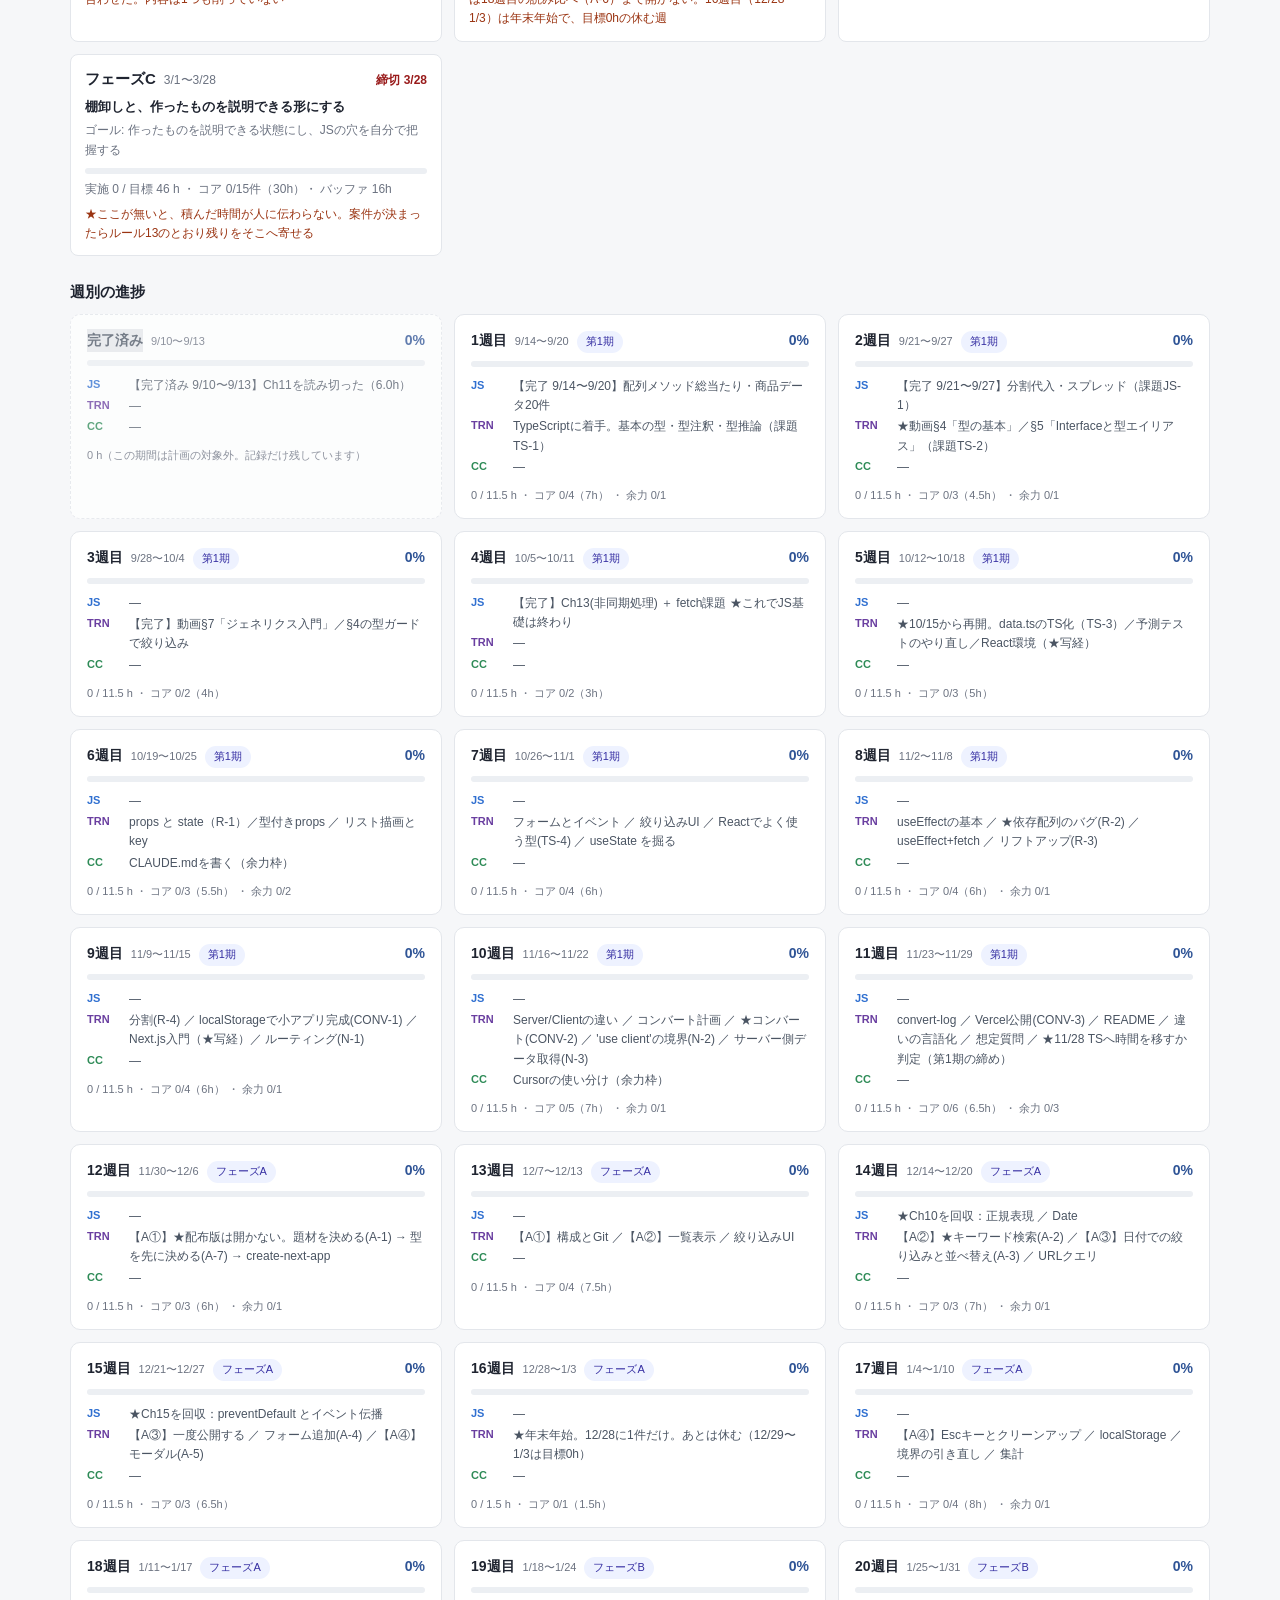
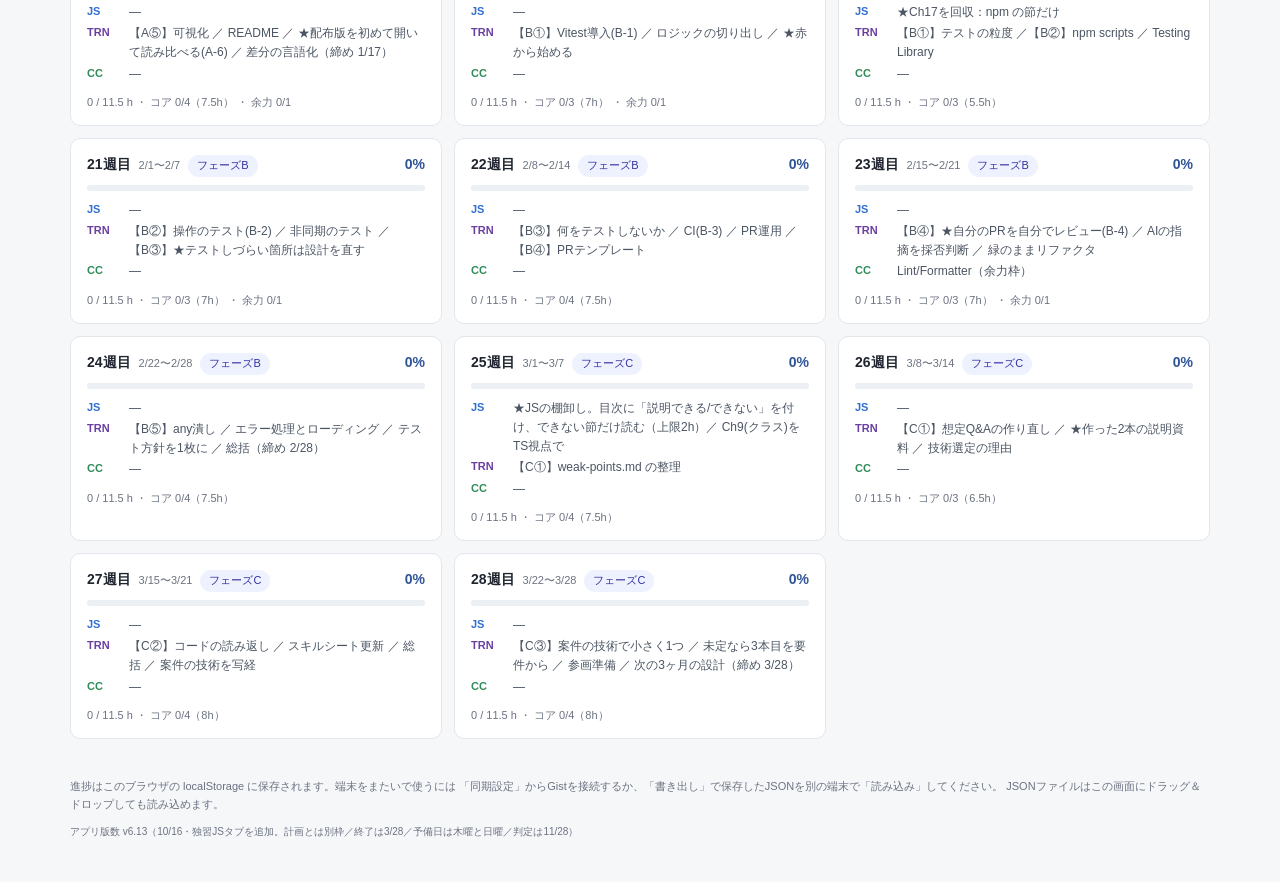
==== commit 6af70220: "Add files via upload" ====
--- a/index.html
+++ b/index.html
@@ -4,7 +4,7 @@
     <meta charset="UTF-8" />
     <meta name="viewport" content="width=device-width, initial-scale=1.0" />
     <title>学習トラッカー v2 | TypeScript / React / Next.js</title>
-    <link rel="stylesheet" href="./css/style.css?v=20" />
+    <link rel="stylesheet" href="./css/style.css?v=21" />
   </head>
   <body>
     <header class="site-header">
@@ -103,6 +103,7 @@
       <a href="#tasks" data-view="tasks">課題一覧</a>
       <a href="#logs" data-view="logs">日次ログ</a>
       <a href="#refs" data-view="refs">教材</a>
+      <a href="#dokushu" data-view="dokushu">独習JS</a>
       <a href="#rules" data-view="rules">ルール</a>
     </nav>
 
@@ -114,9 +115,9 @@
         「同期設定」からGistを接続するか、「書き出し」で保存したJSONを別の端末で「読み込み」してください。
         JSONファイルはこの画面にドラッグ＆ドロップしても読み込めます。
       </p>
-      <p class="version">アプリ版数 v6.12（10/15・終了を3/28へ延ばした／予備日は木曜と日曜の週2日／判定は11/28）</p>
+      <p class="version">アプリ版数 v6.13（10/16・独習JSタブを追加。計画とは別枠／終了は3/28／予備日は木曜と日曜／判定は11/28）</p>
     </footer>
 
-    <script type="module" src="./js/main.js?v=20"></script>
+    <script type="module" src="./js/main.js?v=21"></script>
   </body>
 </html>
--- a/css/style.css
+++ b/css/style.css
@@ -1513,3 +1513,105 @@
   color: #86198f;
   border-color: #e9d5ff;
 }
+
+/* ---------- 独習JS（計画とは別枠） ---------- */
+.dk-stats { display: grid; gap: 8px; margin: 12px 0; }
+.dk-stat {
+  display: grid;
+  grid-template-columns: auto 1fr;
+  gap: 4px 12px;
+  align-items: center;
+  background: var(--panel);
+  border: 1px solid var(--line);
+  border-radius: var(--radius);
+  padding: 10px 14px;
+}
+.dk-stat-label { font-weight: 600; }
+.dk-stat-num { color: var(--muted); font-size: 13px; justify-self: end; }
+.dk-bar {
+  grid-column: 1 / -1;
+  display: flex;
+  height: 8px;
+  background: var(--line);
+  border-radius: 4px;
+  overflow: hidden;
+}
+.dk-seg.dk-o { background: #10b981; }
+.dk-seg.dk-d { background: #f59e0b; }
+.dk-seg.dk-x { background: #ef4444; }
+.dk-how { margin: 8px 0 16px; }
+.dk-how > summary { cursor: pointer; color: var(--muted); }
+.dk-ch-title { display: flex; justify-content: space-between; align-items: baseline; margin: 20px 0 8px; }
+.dk-ch-count { font-size: 13px; font-weight: normal; }
+.dk-list { display: grid; gap: 6px; }
+details.dk-item {
+  background: var(--panel);
+  border: 1px solid var(--line);
+  border-left: 4px solid var(--line);
+  border-radius: var(--radius);
+}
+details.dk-item.dk-r-o { border-left-color: #10b981; }
+details.dk-item.dk-r-d { border-left-color: #f59e0b; }
+details.dk-item.dk-r-x { border-left-color: #ef4444; }
+details.dk-item > summary {
+  cursor: pointer;
+  display: flex;
+  flex-wrap: wrap;
+  gap: 6px;
+  align-items: center;
+  padding: 10px 14px;
+}
+.dk-id { font-variant-numeric: tabular-nums; color: var(--muted); min-width: 3.5em; }
+.dk-title { font-weight: 600; }
+.chip.dk-star { background: #fdf3dc; color: #c98a00; }
+.chip.dk-mark { background: #eef0f3; color: var(--muted); }
+.dk-pills { margin-left: auto; display: flex; gap: 4px; }
+.dk-pill {
+  font-size: 12px;
+  padding: 1px 8px;
+  border-radius: 999px;
+  border: 1px solid var(--line);
+  color: var(--muted);
+  white-space: nowrap;
+}
+.dk-pill.cur { border-color: var(--accent); }
+.dk-pill.dk-o { background: #f0fdf4; color: #047857; }
+.dk-pill.dk-d { background: #fffbeb; color: #b45309; }
+.dk-pill.dk-x { background: #fef2f2; color: #b91c1c; }
+.dk-body { padding: 0 14px 14px; border-top: 1px solid var(--line); }
+.dk-md { line-height: 1.7; overflow-wrap: anywhere; }
+.dk-md h4.dk-h { margin: 14px 0 4px; font-size: 14px; }
+.dk-md p { margin: 6px 0; }
+.dk-md ul, .dk-md ol { margin: 6px 0; padding-left: 1.4em; }
+.dk-md code { background: #f1f3f6; padding: 0 4px; border-radius: 4px; font-size: 0.92em; }
+pre.dk-code {
+  position: relative;
+  background: #1f2430;
+  color: #e8eaf0;
+  padding: 10px 12px;
+  border-radius: 8px;
+  overflow-x: auto;
+  font-size: 13px;
+  line-height: 1.55;
+}
+pre.dk-code code { background: none; padding: 0; color: inherit; }
+.dk-lang {
+  position: absolute;
+  top: 4px;
+  right: 8px;
+  font-size: 11px;
+  color: #9aa3b2;
+}
+.dk-table { border-collapse: collapse; margin: 8px 0; font-size: 13px; }
+.dk-table th, .dk-table td { border: 1px solid var(--line); padding: 4px 8px; }
+details.dk-ans {
+  margin: 12px 0;
+  background: #f8fafc;
+  border: 1px dashed var(--line);
+  border-radius: 8px;
+  padding: 6px 12px;
+}
+details.dk-ans > summary { cursor: pointer; color: var(--accent); font-weight: 600; }
+@media (max-width: 640px) {
+  .dk-pills { margin-left: 0; width: 100%; }
+}
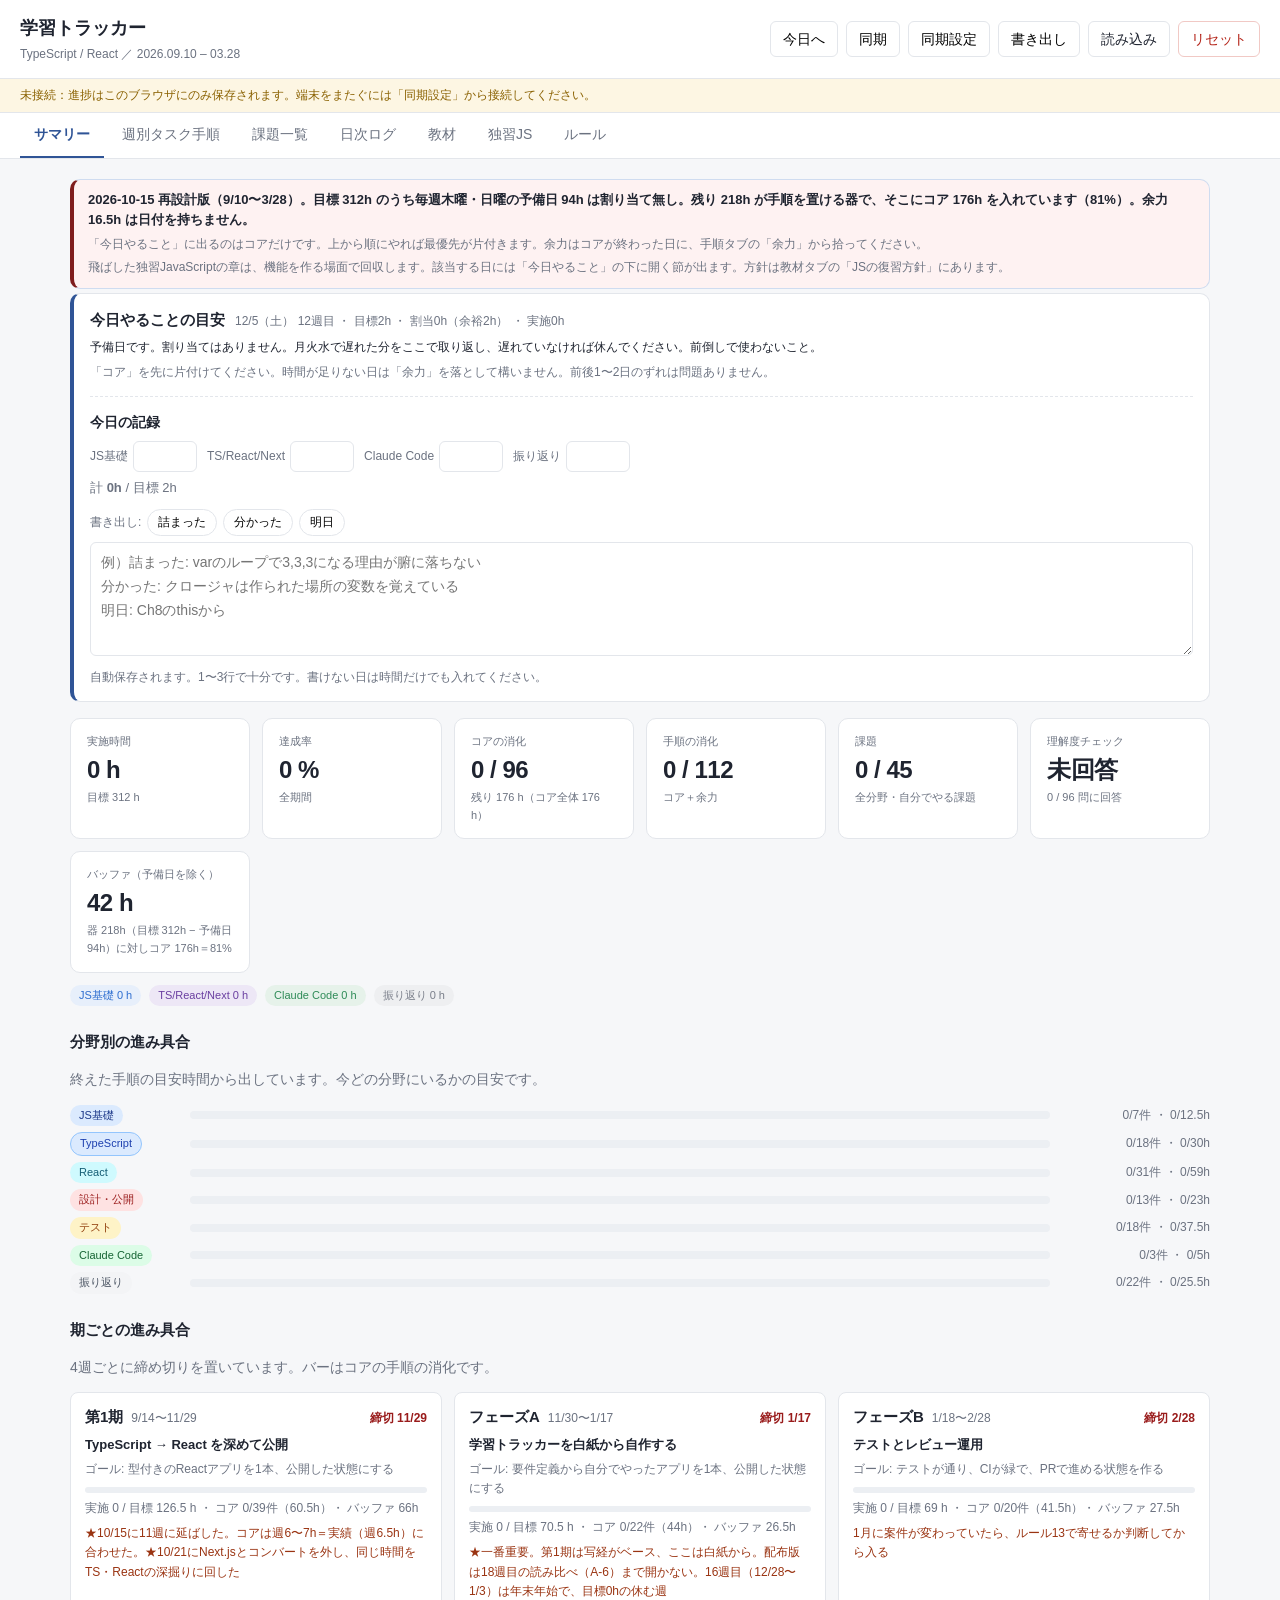
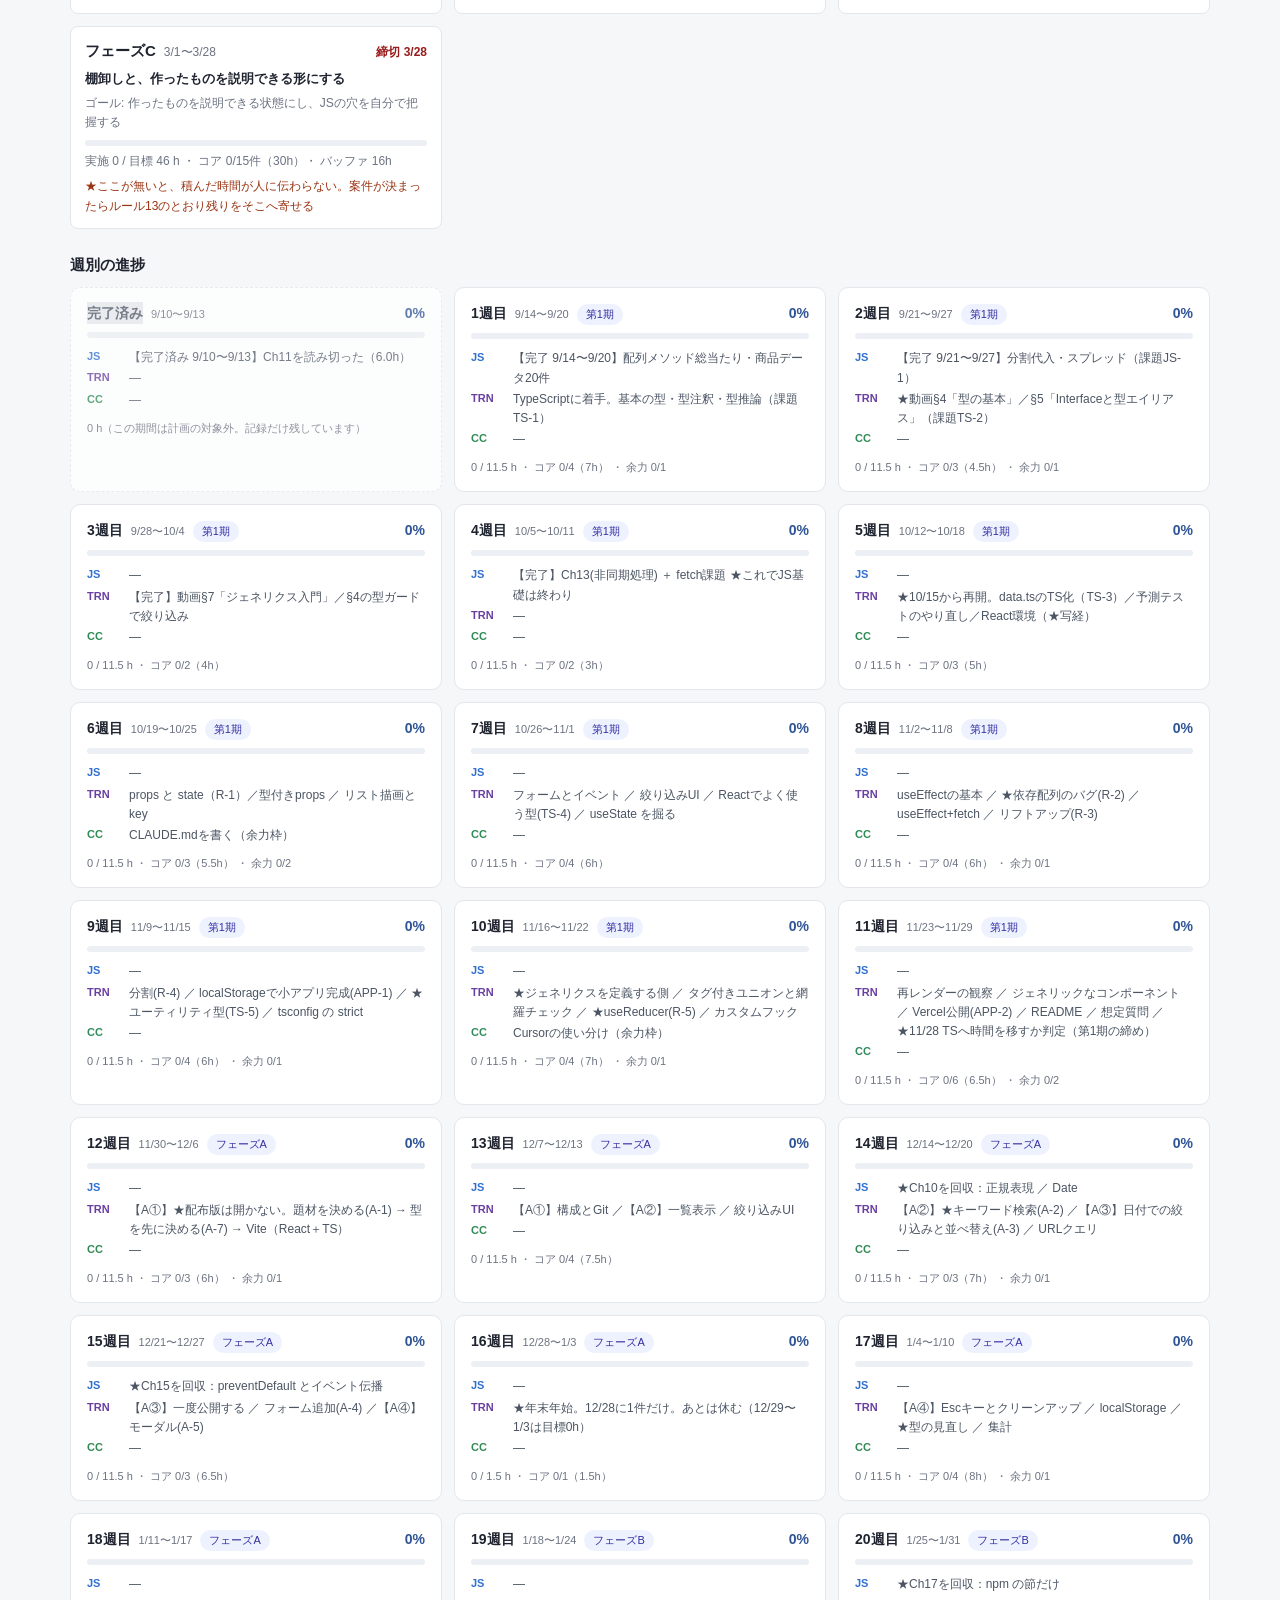
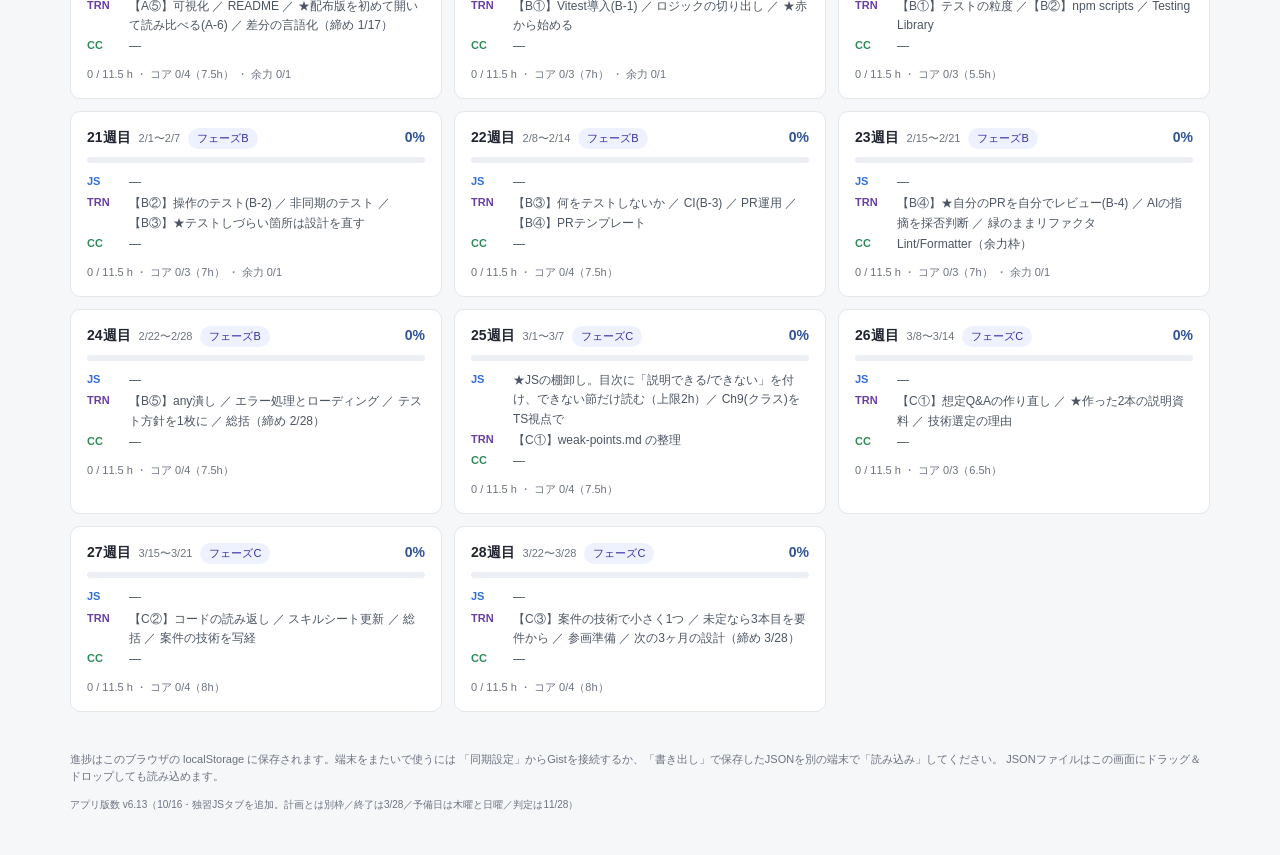
==== commit 40c7a33a: "Add files via upload" ====
--- a/index.html
+++ b/index.html
@@ -3,8 +3,8 @@
   <head>
     <meta charset="UTF-8" />
     <meta name="viewport" content="width=device-width, initial-scale=1.0" />
-    <title>学習トラッカー v2 | TypeScript / React / Next.js</title>
-    <link rel="stylesheet" href="./css/style.css?v=21" />
+    <title>学習トラッカー v2 | TypeScript / React</title>
+    <link rel="stylesheet" href="./css/style.css?v=22" />
   </head>
   <body>
     <header class="site-header">
@@ -118,6 +118,6 @@
       <p class="version">アプリ版数 v6.13（10/16・独習JSタブを追加。計画とは別枠／終了は3/28／予備日は木曜と日曜／判定は11/28）</p>
     </footer>
 
-    <script type="module" src="./js/main.js?v=21"></script>
+    <script type="module" src="./js/main.js?v=22"></script>
   </body>
 </html>
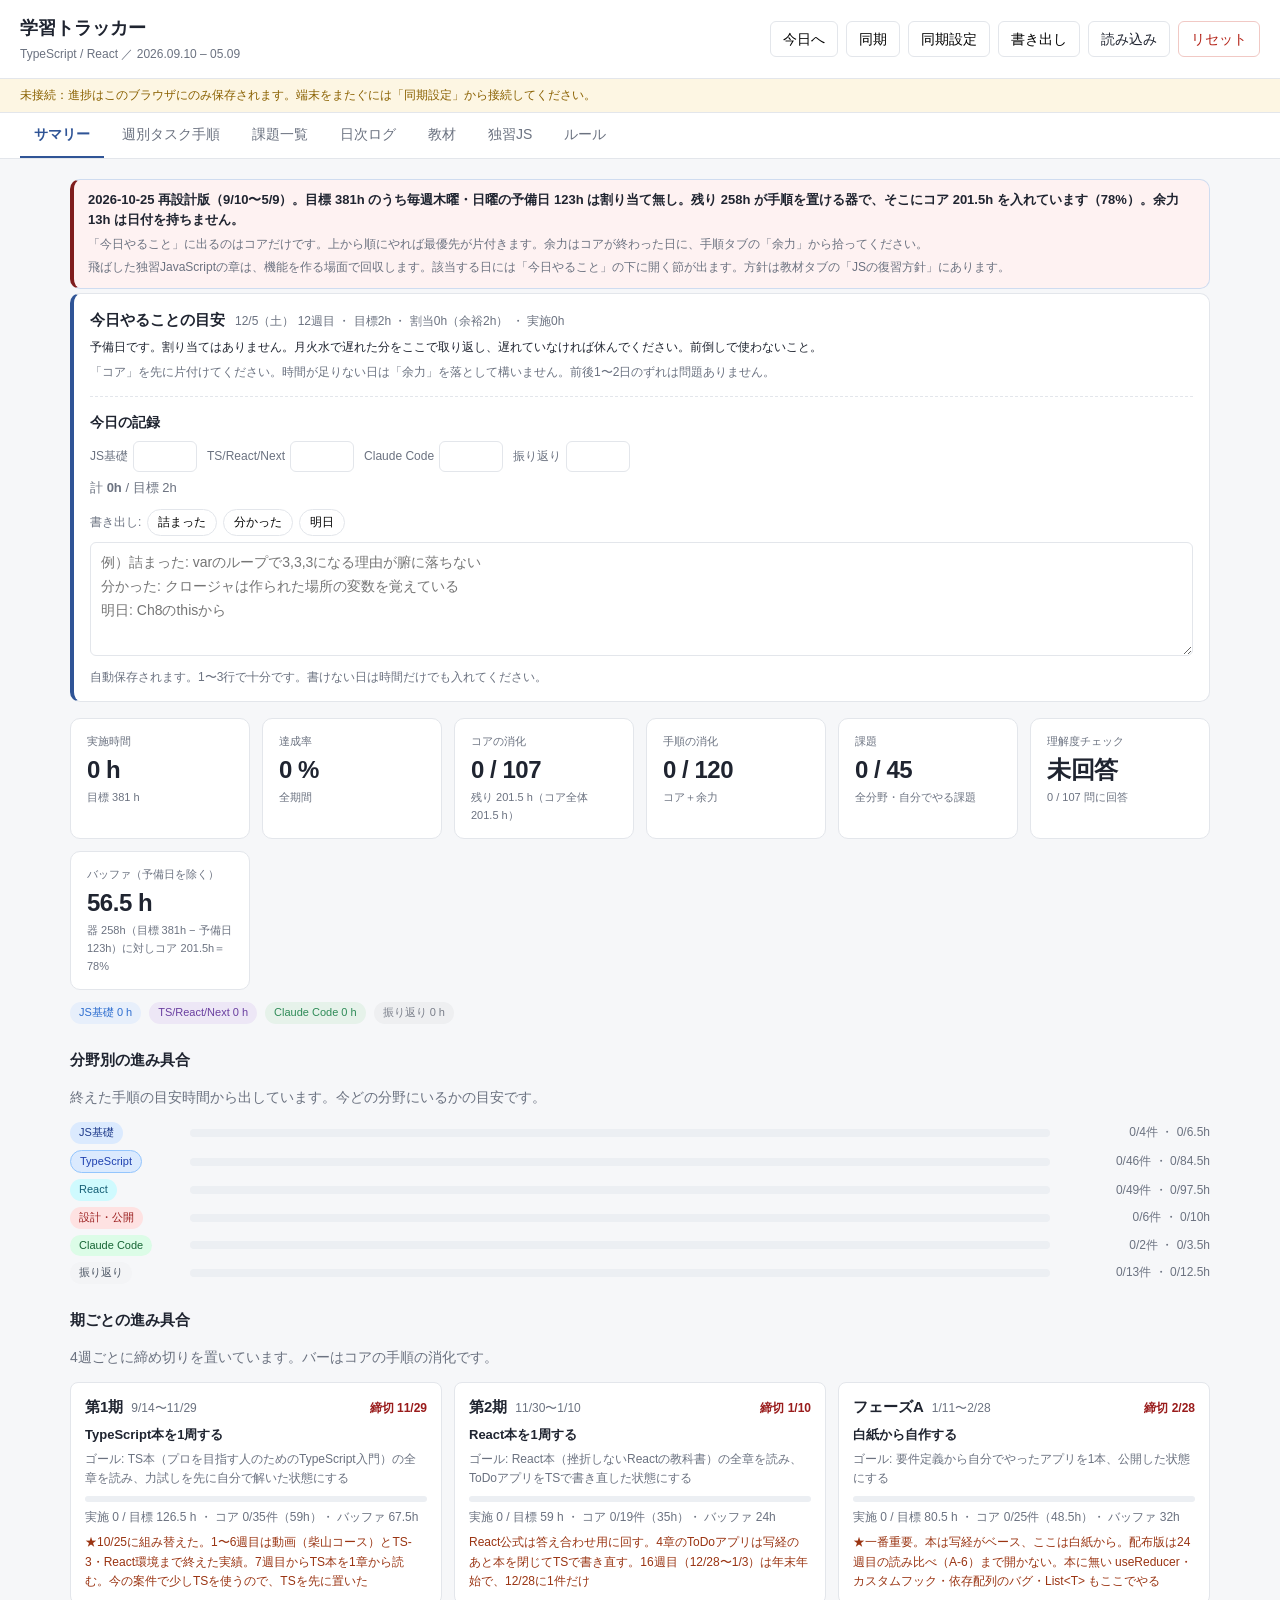
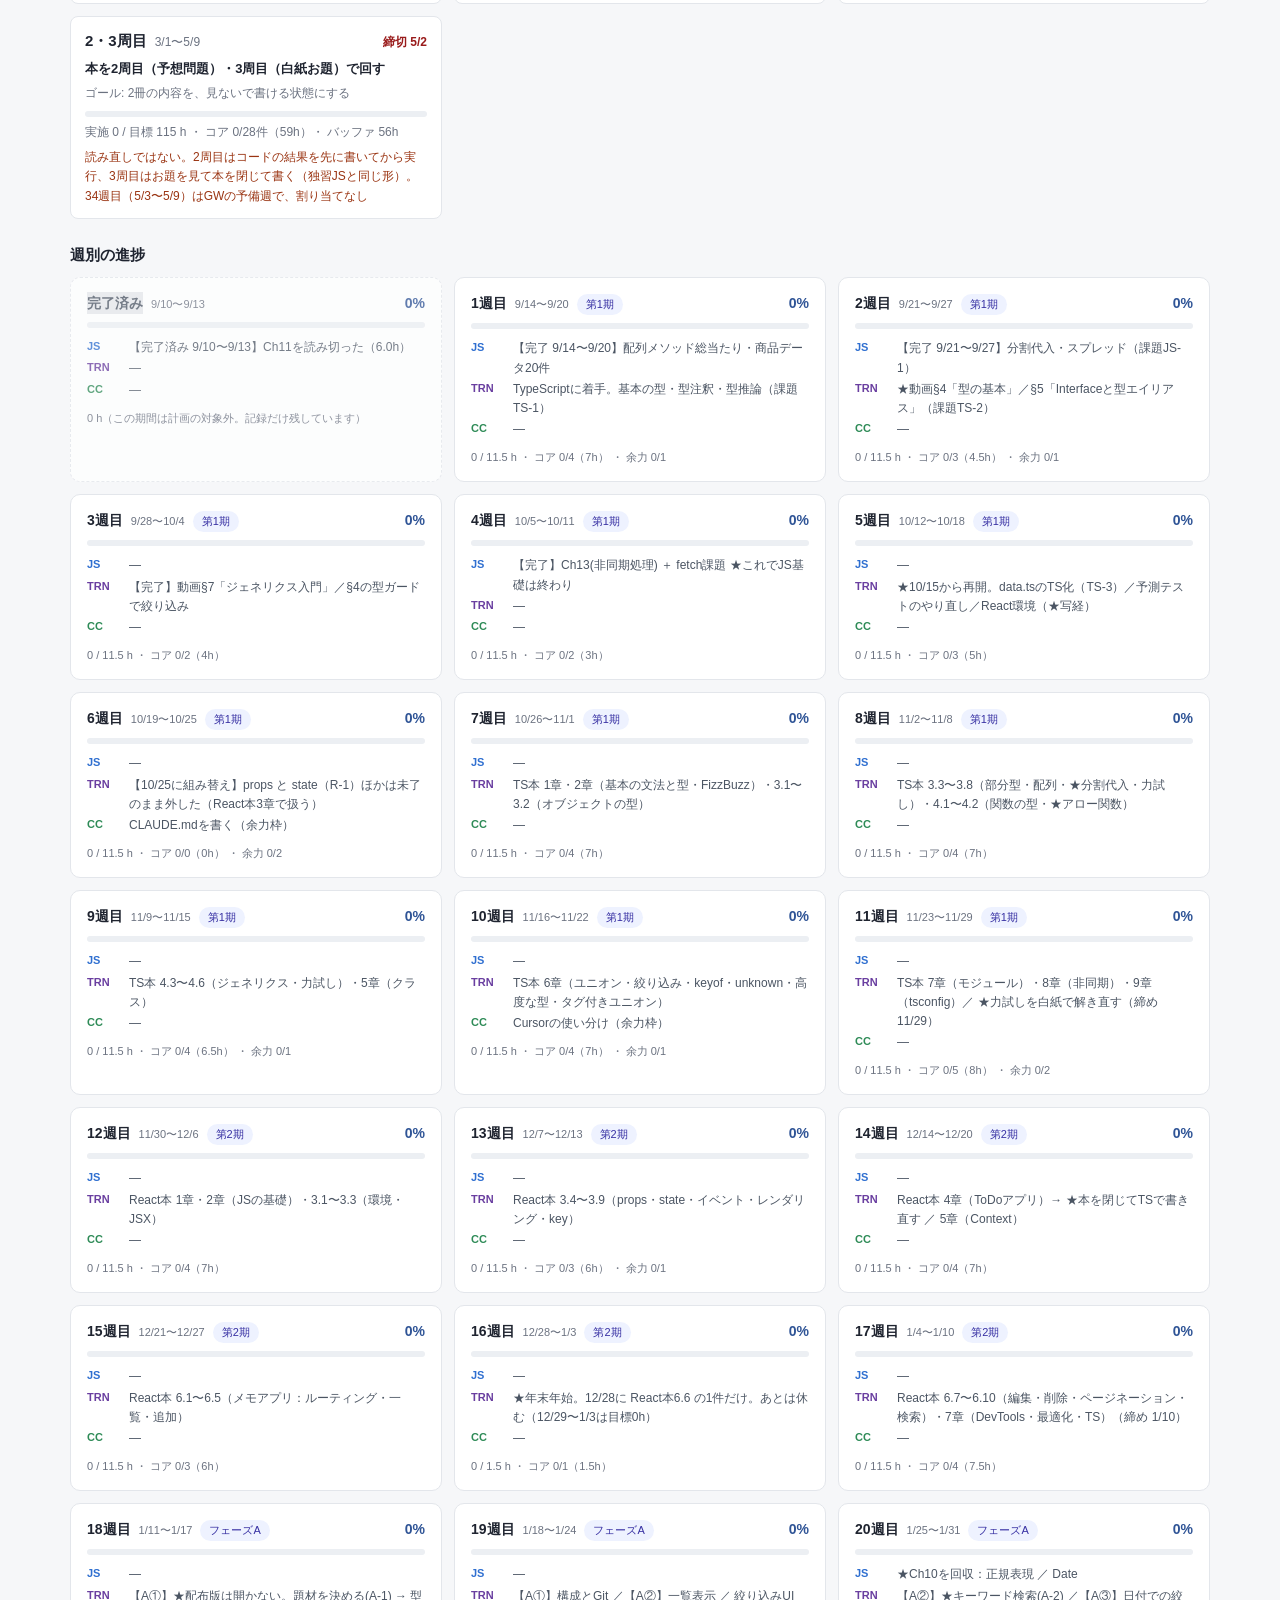
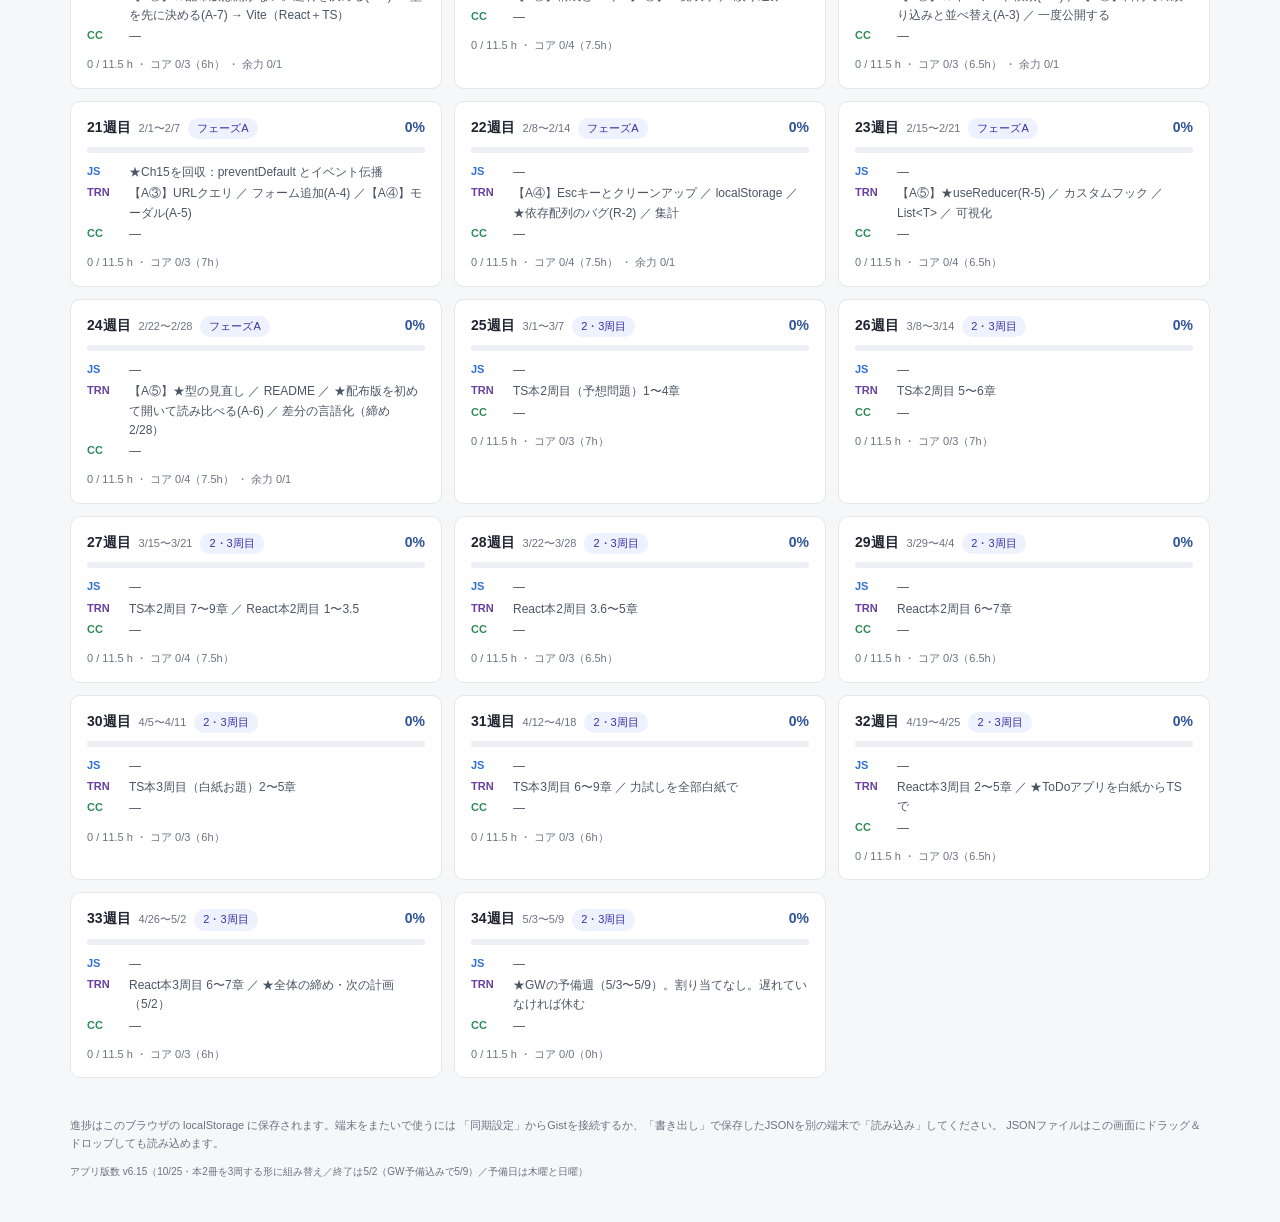
==== commit 7a769b74: "Add files via upload" ====
--- a/index.html
+++ b/index.html
@@ -4,7 +4,7 @@
     <meta charset="UTF-8" />
     <meta name="viewport" content="width=device-width, initial-scale=1.0" />
     <title>学習トラッカー v2 | TypeScript / React</title>
-    <link rel="stylesheet" href="./css/style.css?v=22" />
+    <link rel="stylesheet" href="./css/style.css?v=23" />
   </head>
   <body>
     <header class="site-header">
@@ -115,9 +115,9 @@
         「同期設定」からGistを接続するか、「書き出し」で保存したJSONを別の端末で「読み込み」してください。
         JSONファイルはこの画面にドラッグ＆ドロップしても読み込めます。
       </p>
-      <p class="version">アプリ版数 v6.13（10/16・独習JSタブを追加。計画とは別枠／終了は3/28／予備日は木曜と日曜／判定は11/28）</p>
+      <p class="version">アプリ版数 v6.15（10/25・本2冊を3周する形に組み替え／終了は5/2（GW予備込みで5/9）／予備日は木曜と日曜）</p>
     </footer>
 
-    <script type="module" src="./js/main.js?v=22"></script>
+    <script type="module" src="./js/main.js?v=23"></script>
   </body>
 </html>
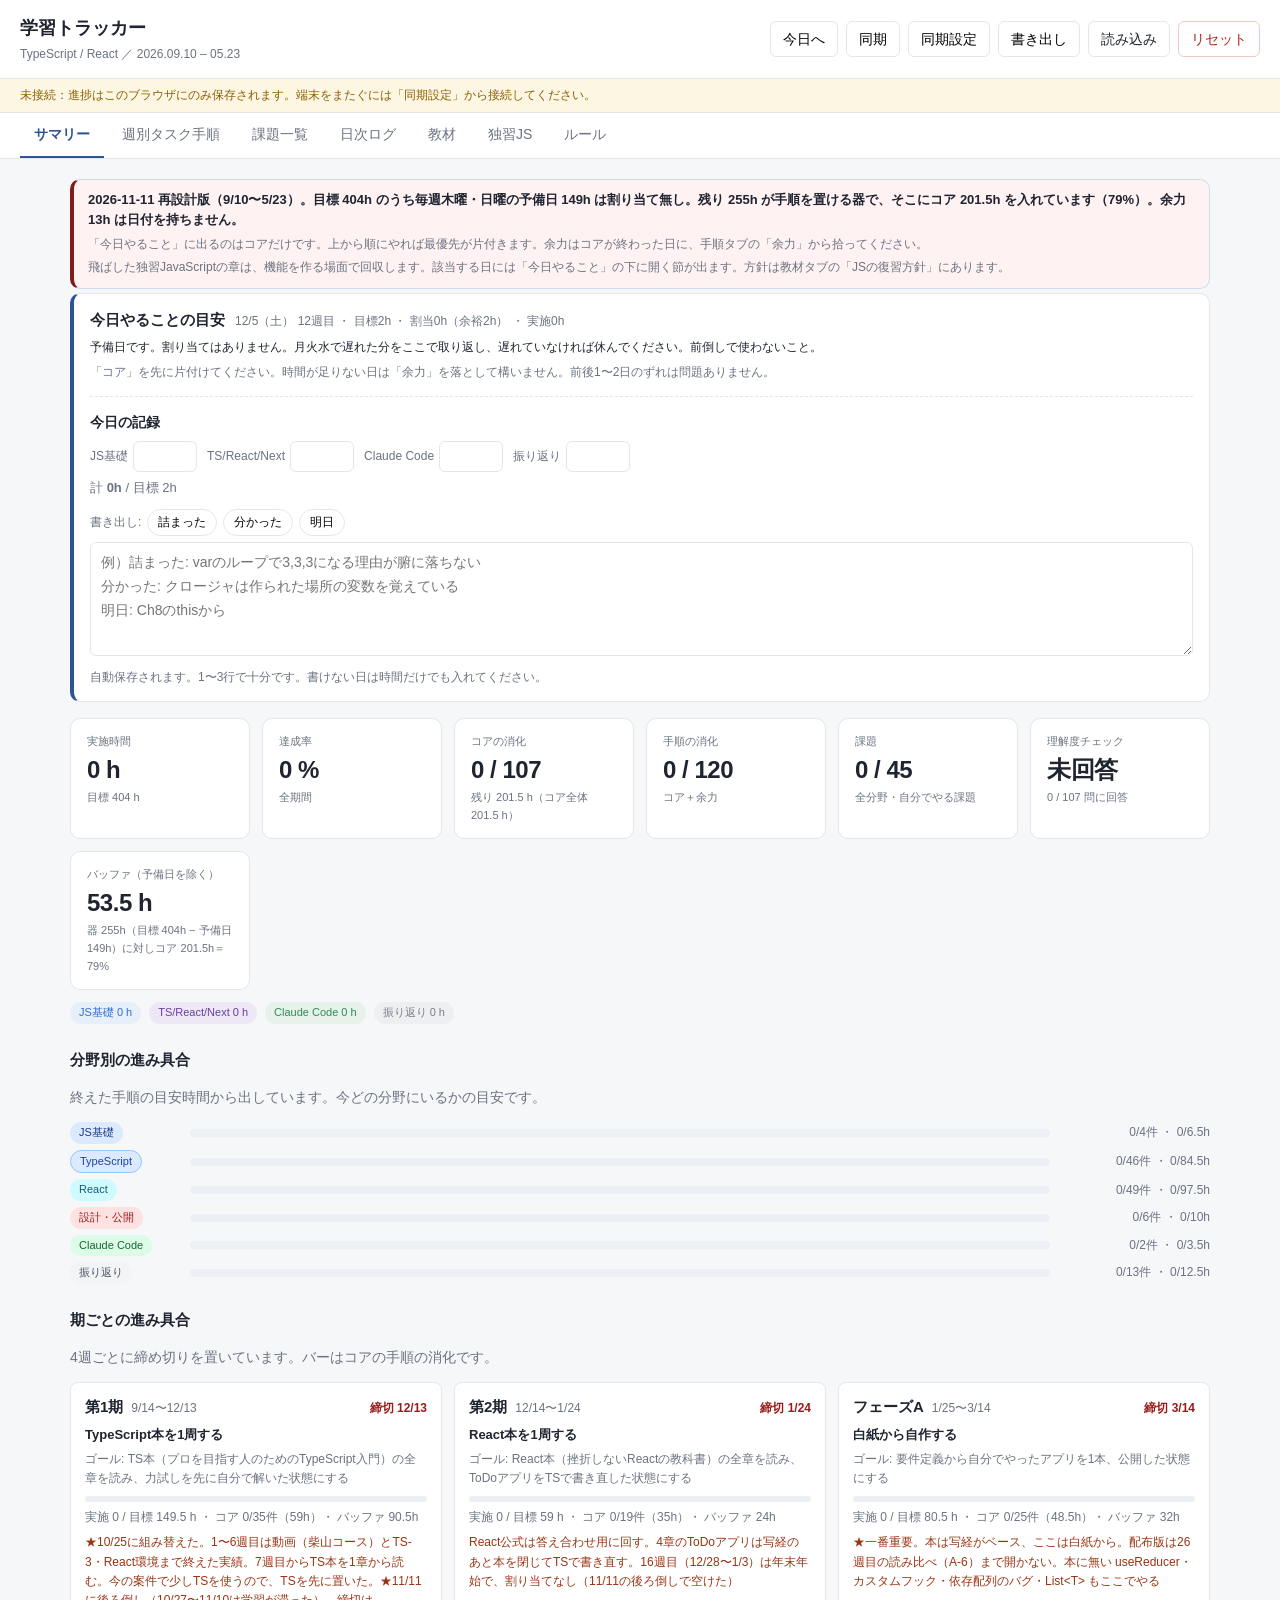
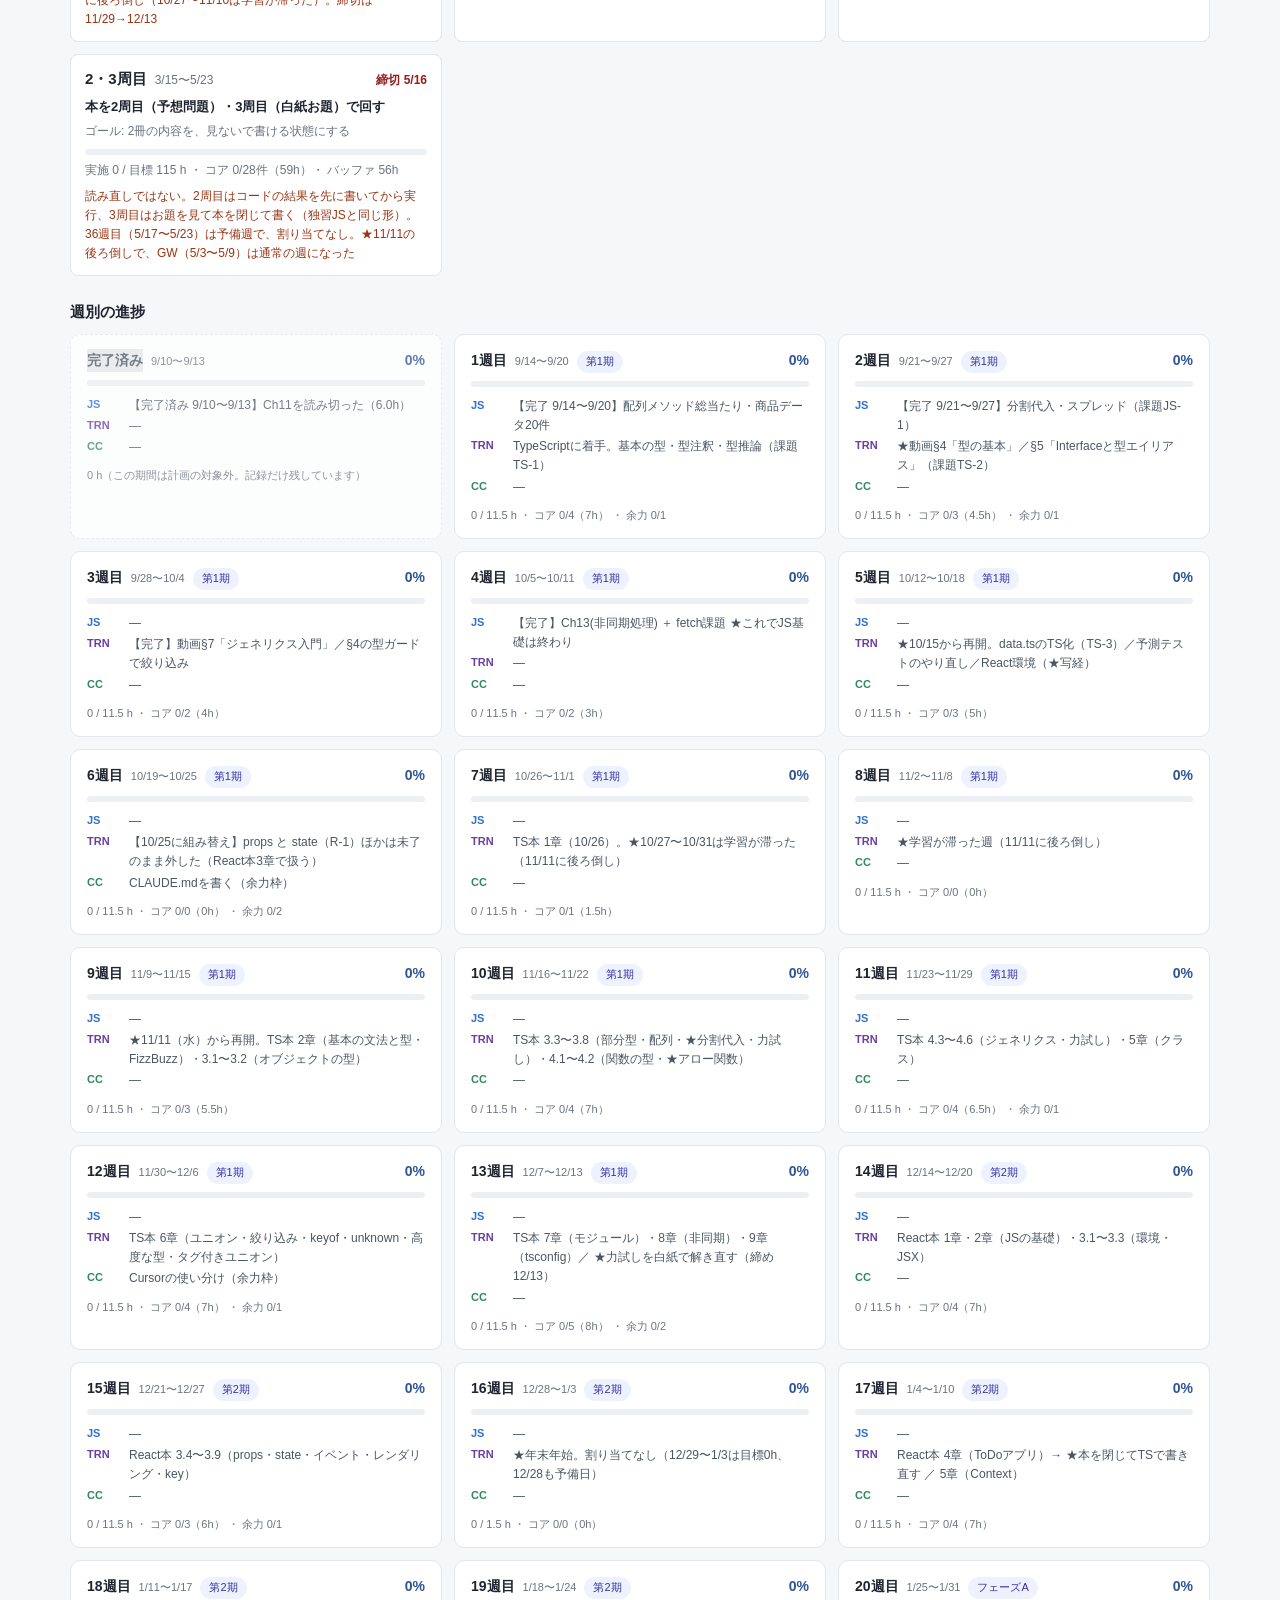
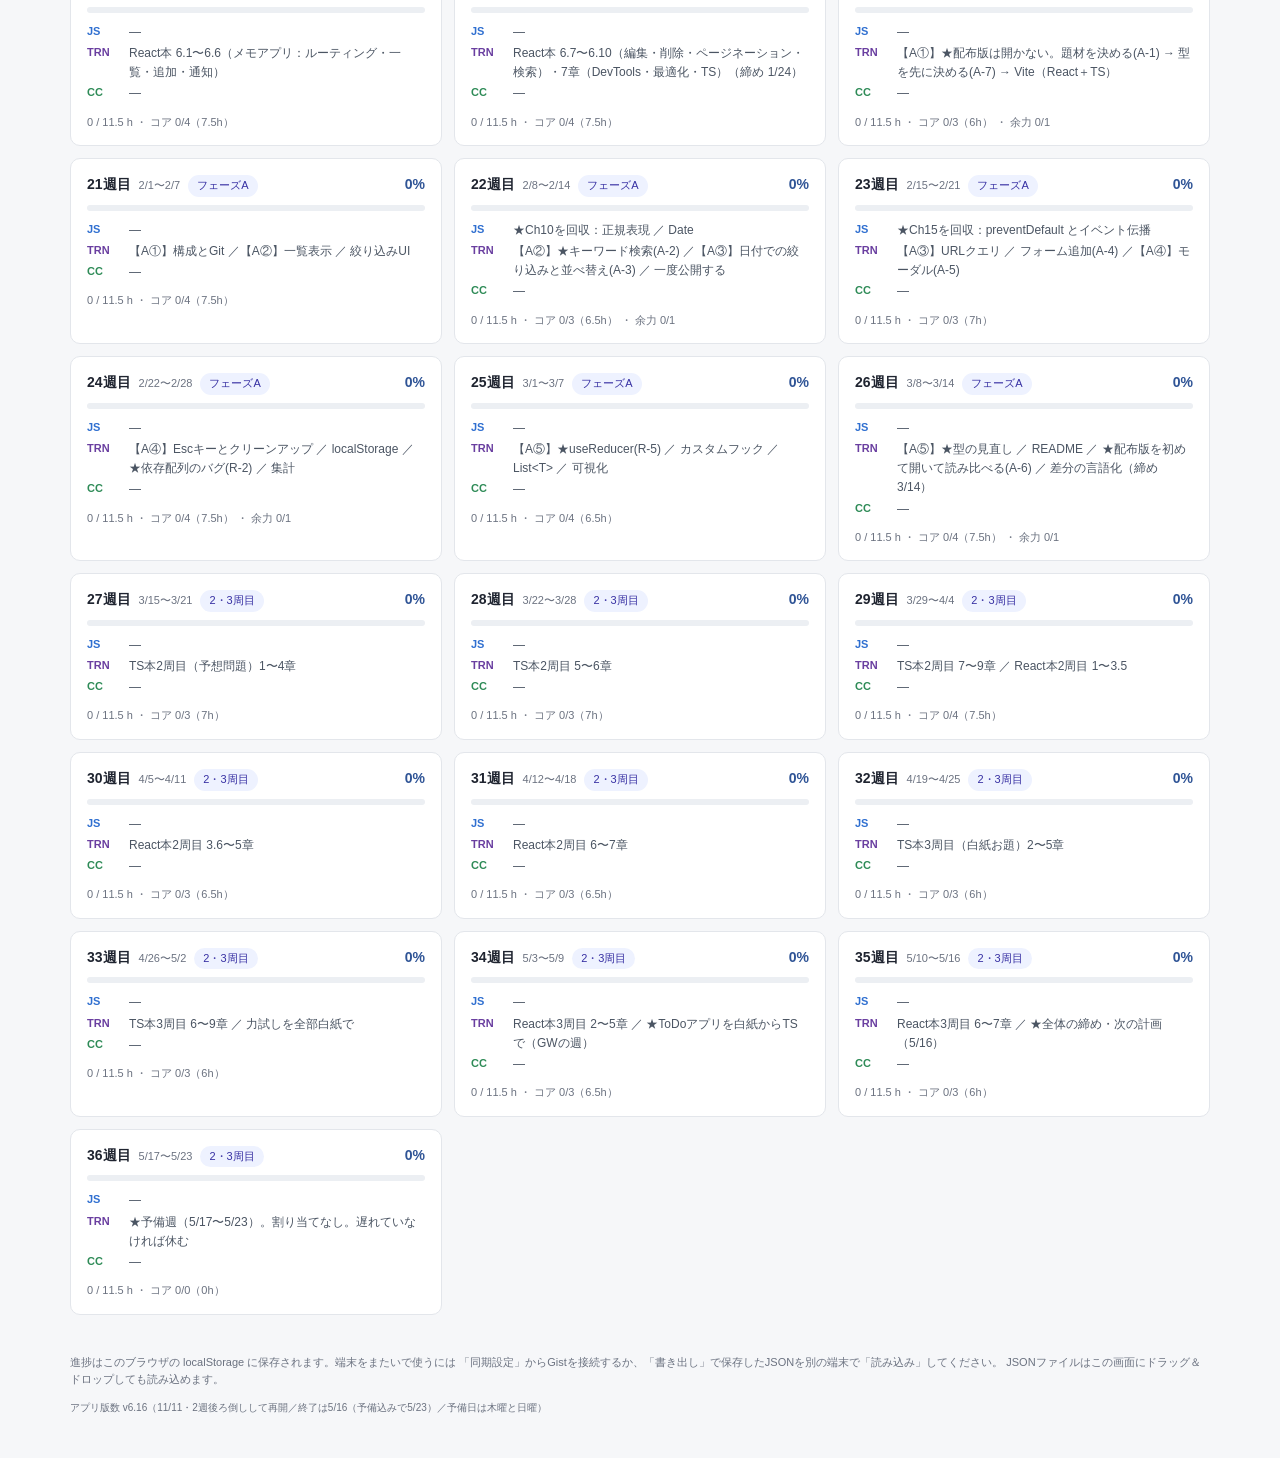
==== commit 55ebcc48: "Add files via upload" ====
--- a/index.html
+++ b/index.html
@@ -4,7 +4,7 @@
     <meta charset="UTF-8" />
     <meta name="viewport" content="width=device-width, initial-scale=1.0" />
     <title>学習トラッカー v2 | TypeScript / React</title>
-    <link rel="stylesheet" href="./css/style.css?v=23" />
+    <link rel="stylesheet" href="./css/style.css?v=24" />
   </head>
   <body>
     <header class="site-header">
@@ -115,9 +115,9 @@
         「同期設定」からGistを接続するか、「書き出し」で保存したJSONを別の端末で「読み込み」してください。
         JSONファイルはこの画面にドラッグ＆ドロップしても読み込めます。
       </p>
-      <p class="version">アプリ版数 v6.15（10/25・本2冊を3周する形に組み替え／終了は5/2（GW予備込みで5/9）／予備日は木曜と日曜）</p>
+      <p class="version">アプリ版数 v6.16（11/11・2週後ろ倒しして再開／終了は5/16（予備込みで5/23）／予備日は木曜と日曜）</p>
     </footer>
 
-    <script type="module" src="./js/main.js?v=23"></script>
+    <script type="module" src="./js/main.js?v=24"></script>
   </body>
 </html>
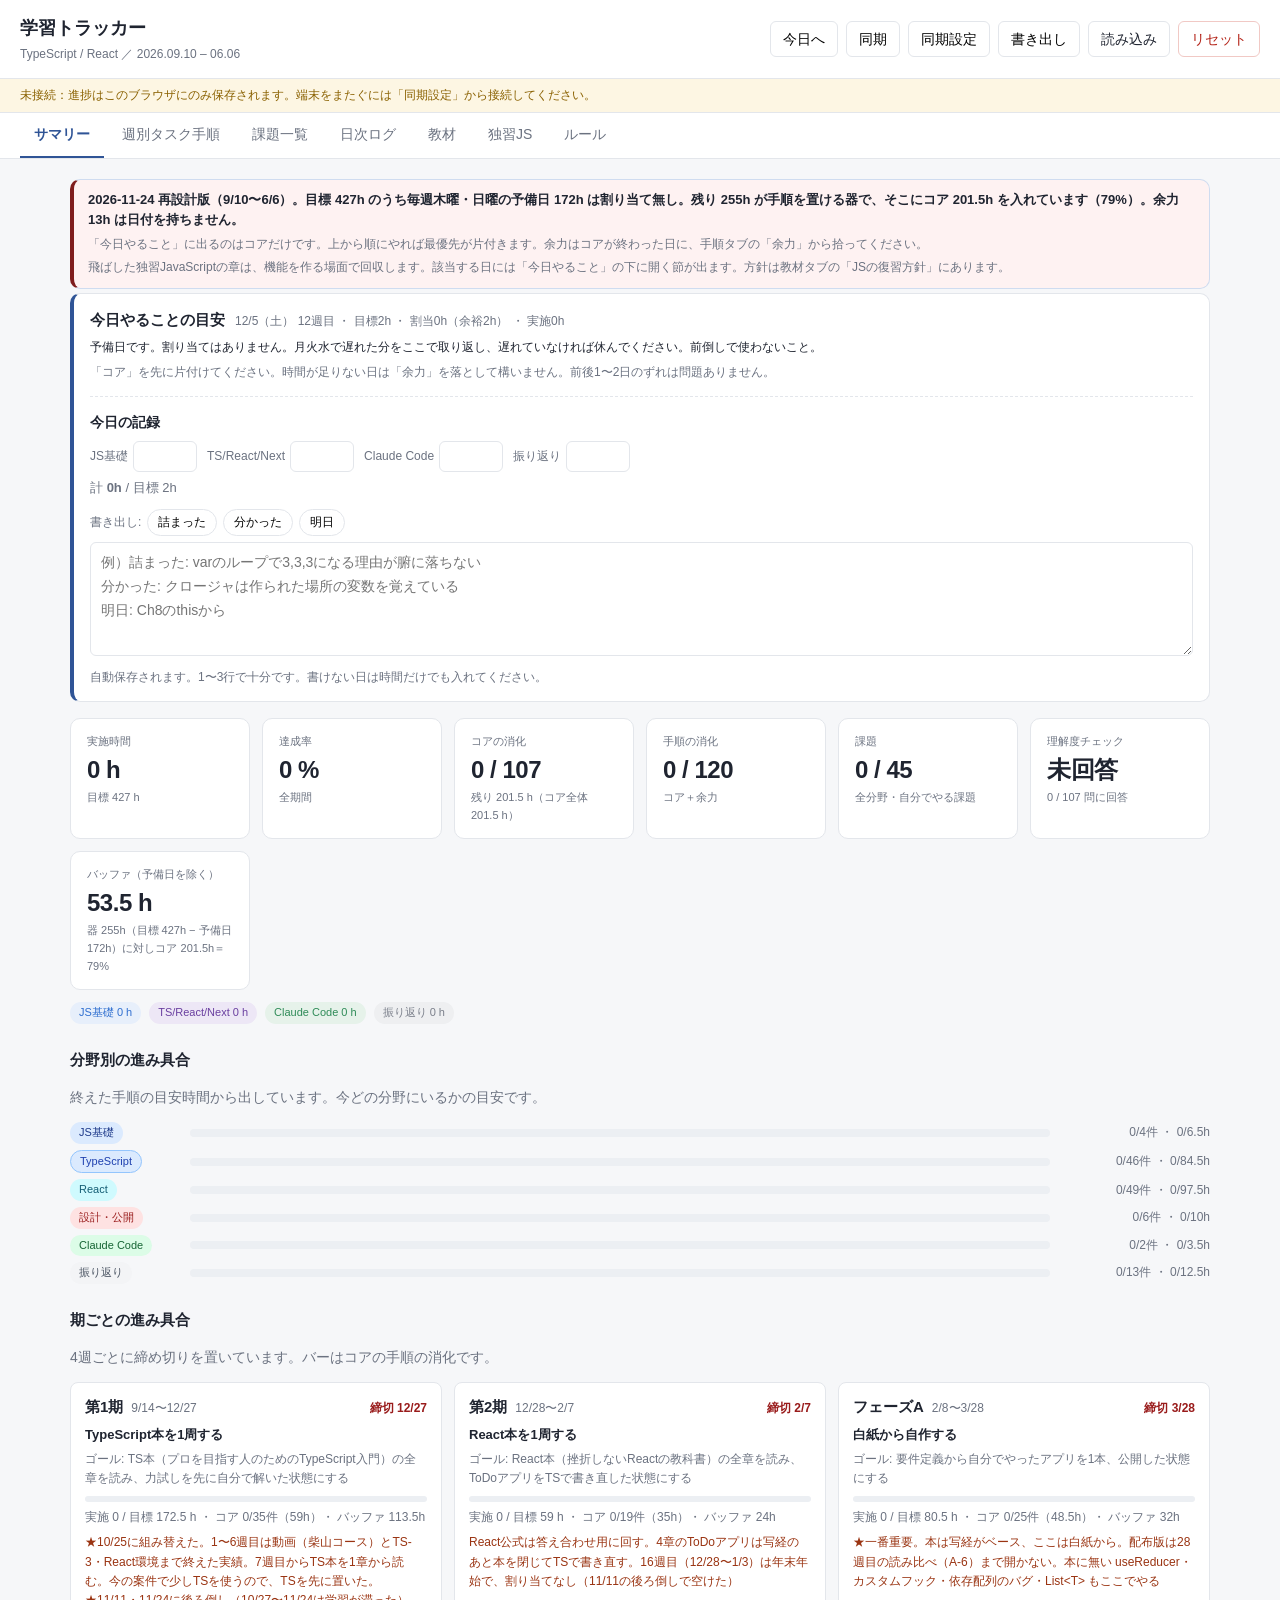
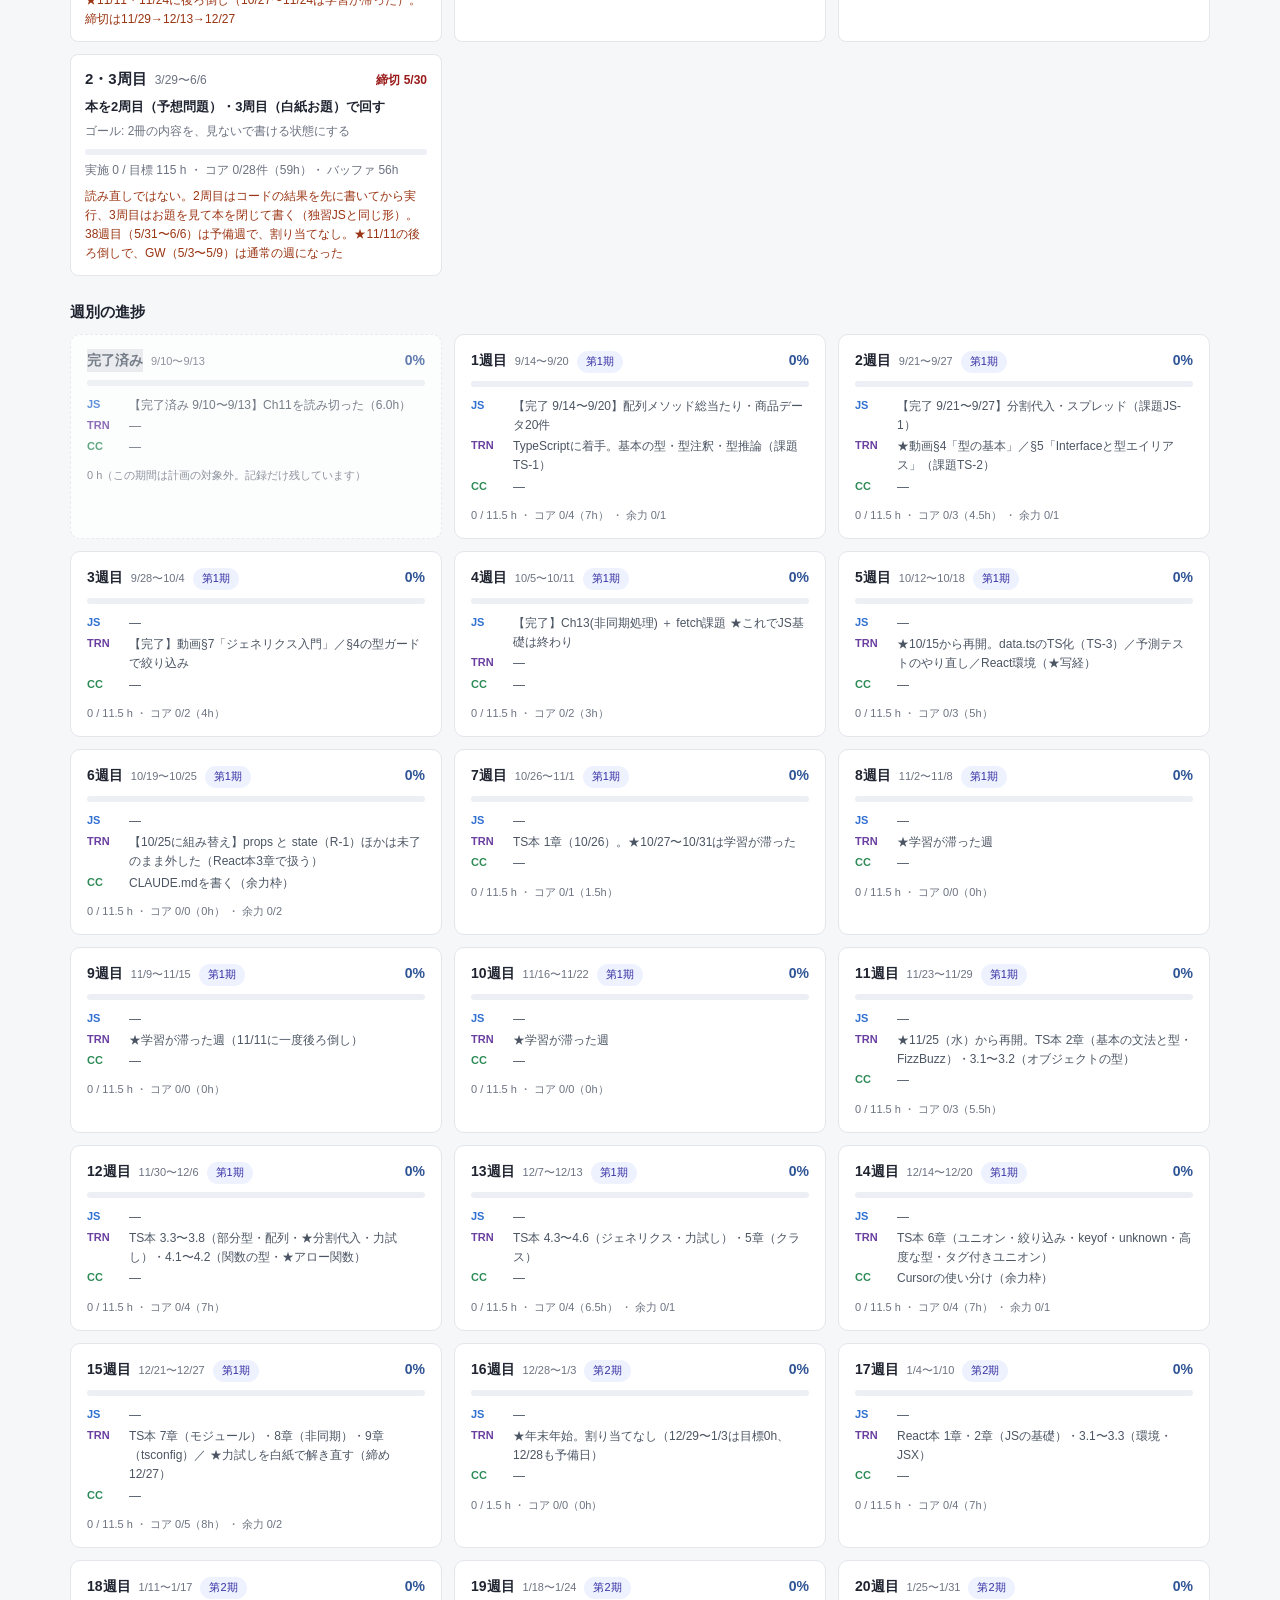
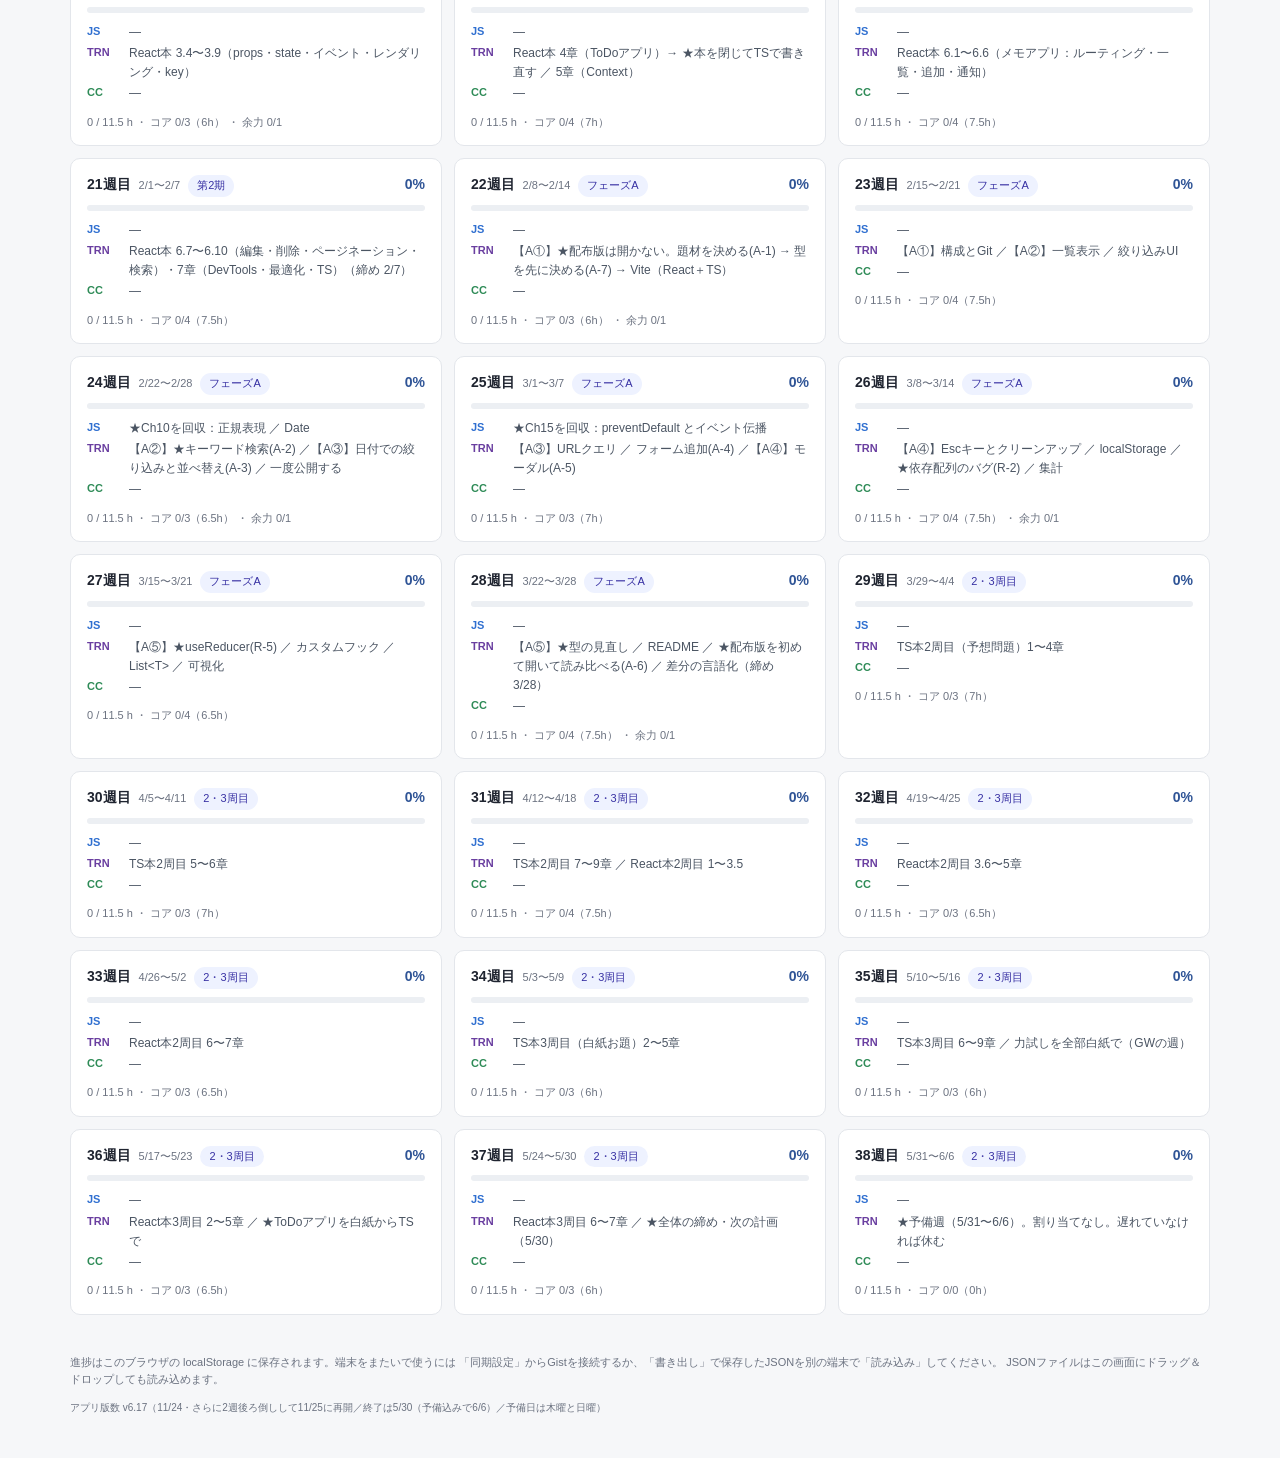
==== commit b3fdf83e: "Add files via upload" ====
--- a/index.html
+++ b/index.html
@@ -4,7 +4,7 @@
     <meta charset="UTF-8" />
     <meta name="viewport" content="width=device-width, initial-scale=1.0" />
     <title>学習トラッカー v2 | TypeScript / React</title>
-    <link rel="stylesheet" href="./css/style.css?v=24" />
+    <link rel="stylesheet" href="./css/style.css?v=25" />
   </head>
   <body>
     <header class="site-header">
@@ -115,9 +115,9 @@
         「同期設定」からGistを接続するか、「書き出し」で保存したJSONを別の端末で「読み込み」してください。
         JSONファイルはこの画面にドラッグ＆ドロップしても読み込めます。
       </p>
-      <p class="version">アプリ版数 v6.16（11/11・2週後ろ倒しして再開／終了は5/16（予備込みで5/23）／予備日は木曜と日曜）</p>
+      <p class="version">アプリ版数 v6.17（11/24・さらに2週後ろ倒しして11/25に再開／終了は5/30（予備込みで6/6）／予備日は木曜と日曜）</p>
     </footer>
 
-    <script type="module" src="./js/main.js?v=24"></script>
+    <script type="module" src="./js/main.js?v=25"></script>
   </body>
 </html>
